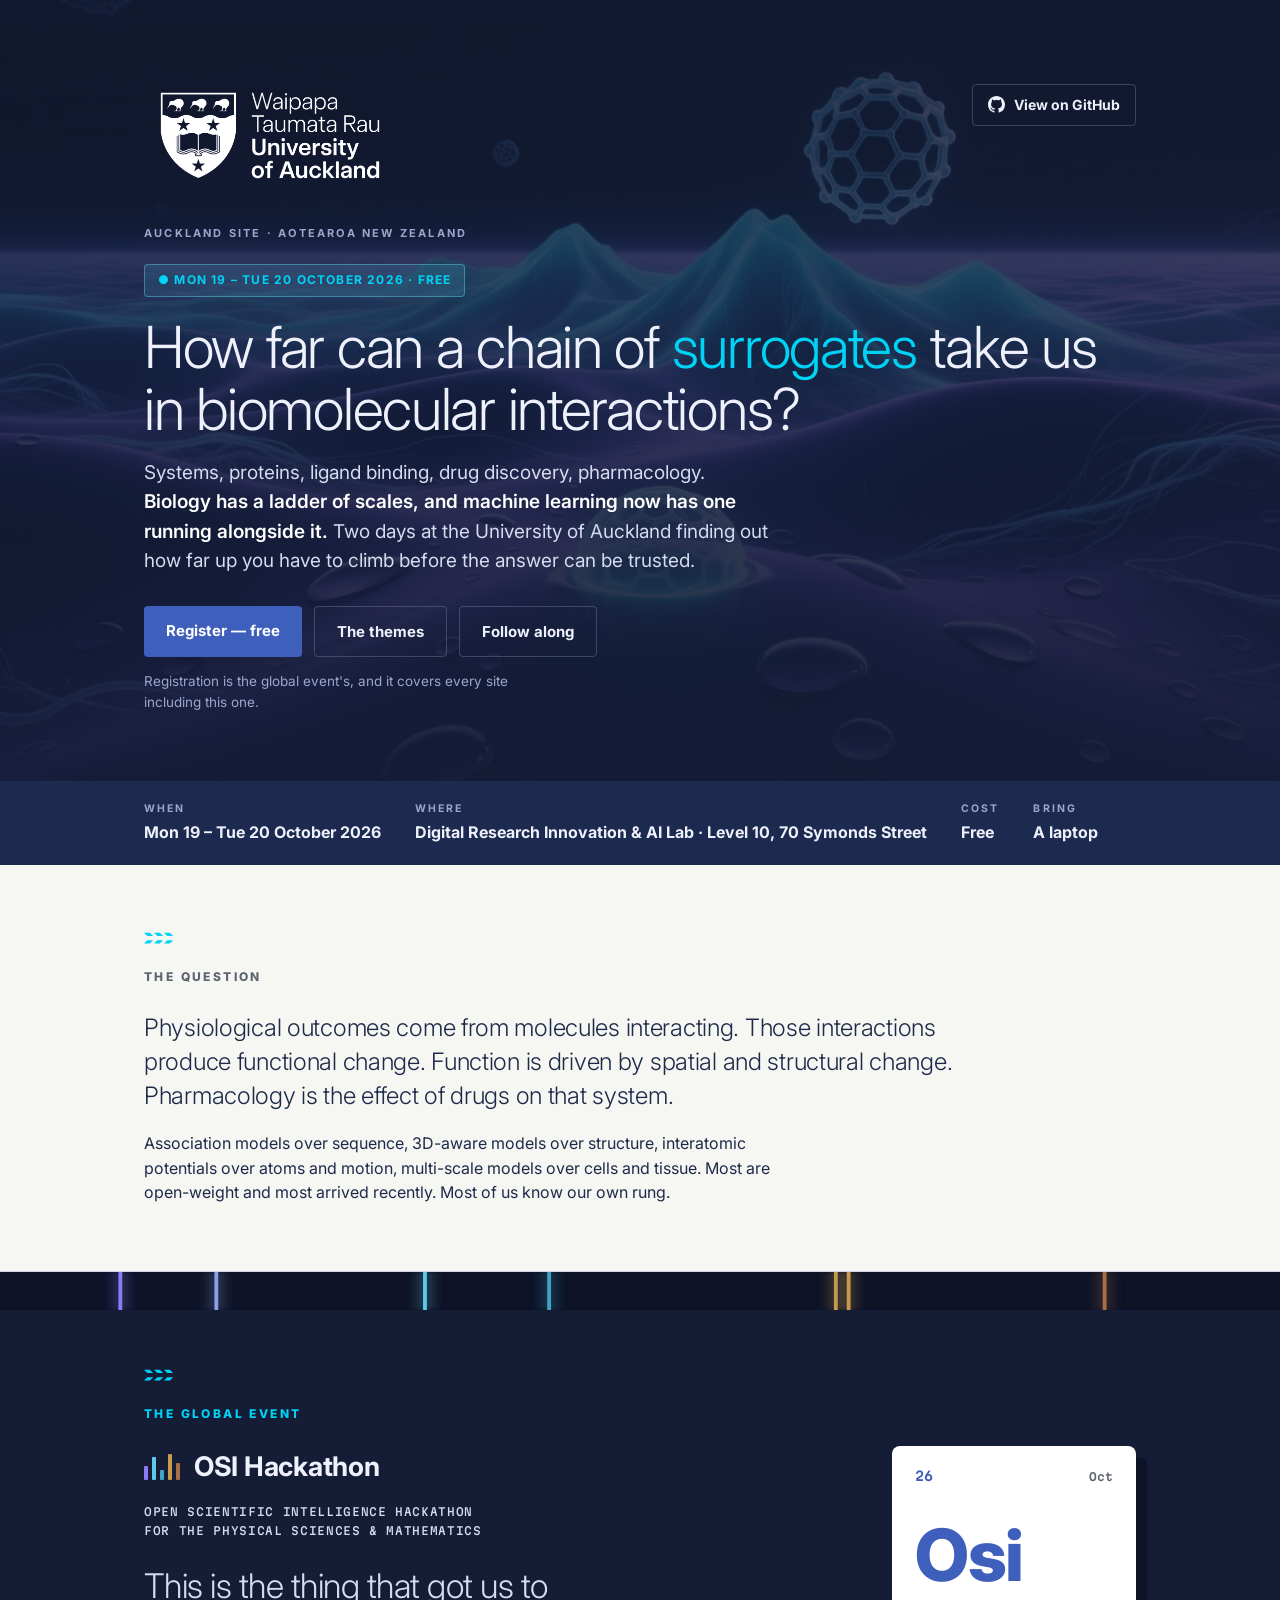
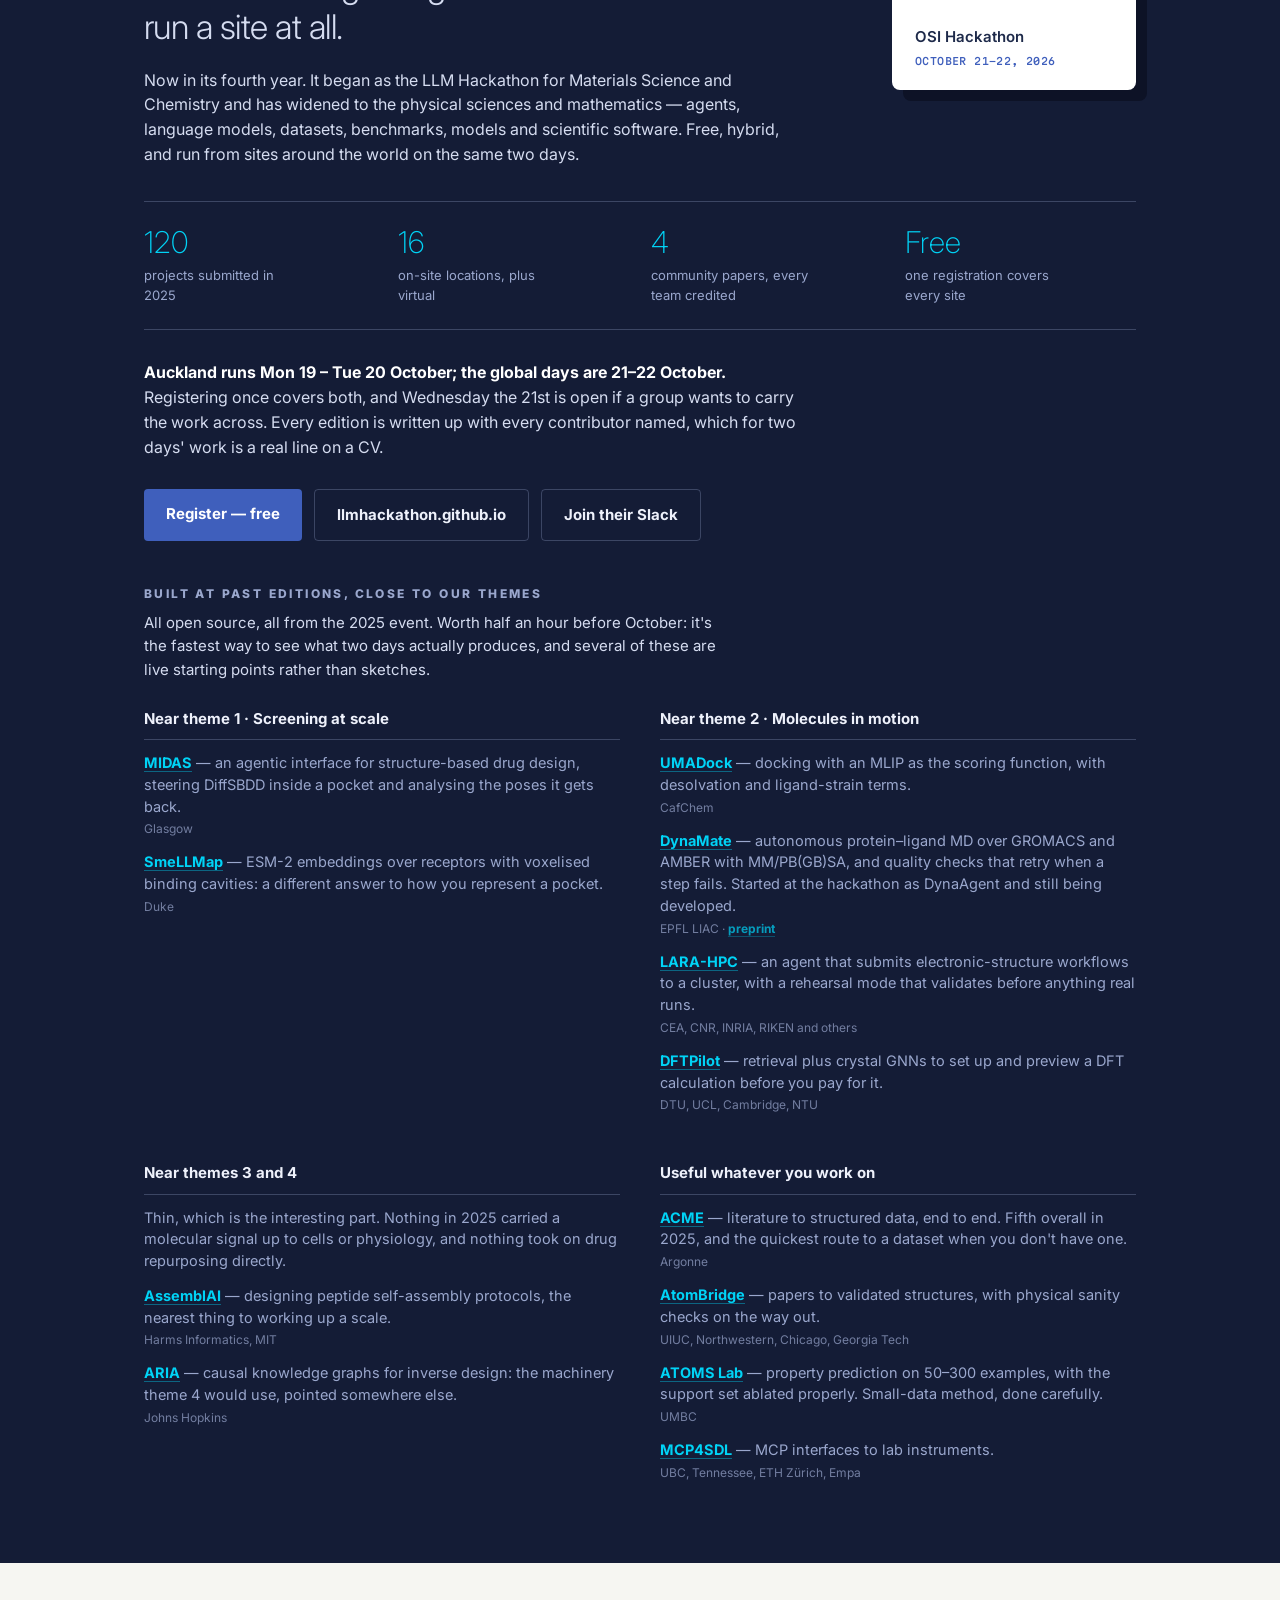
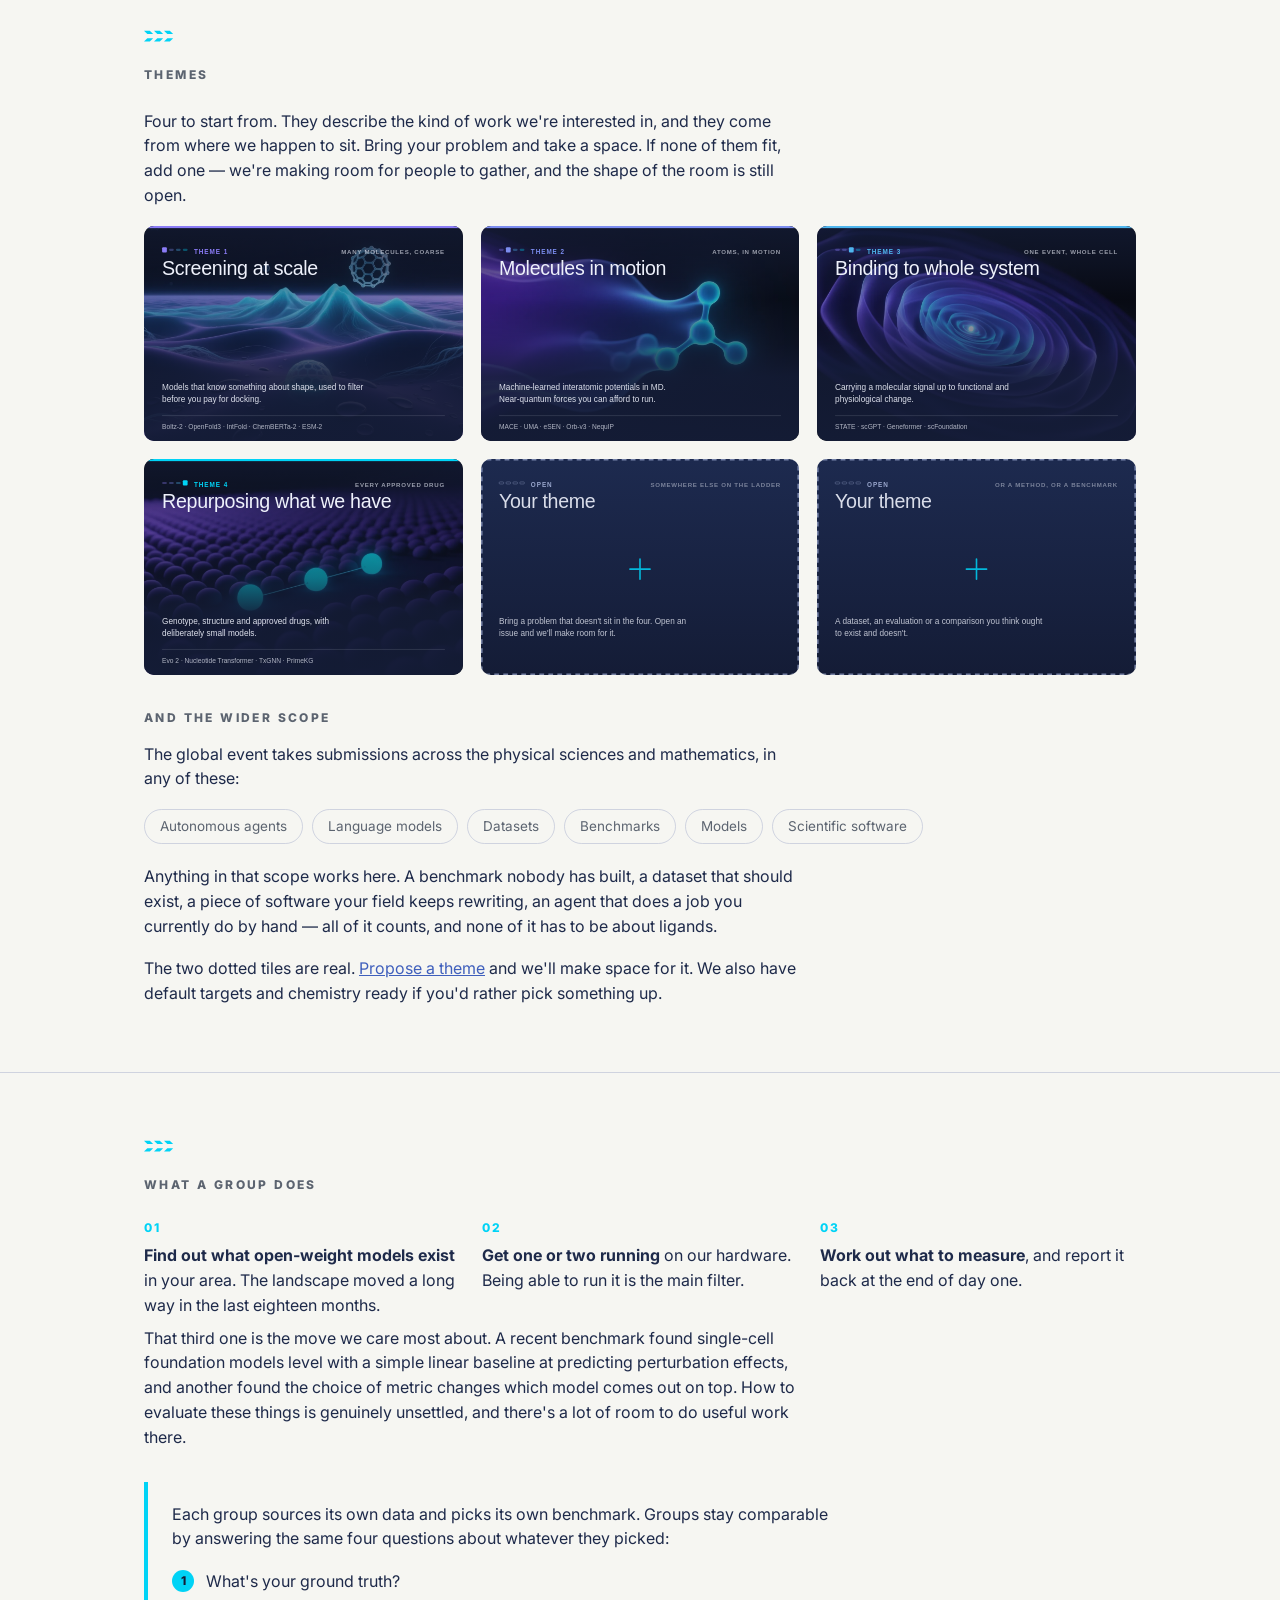
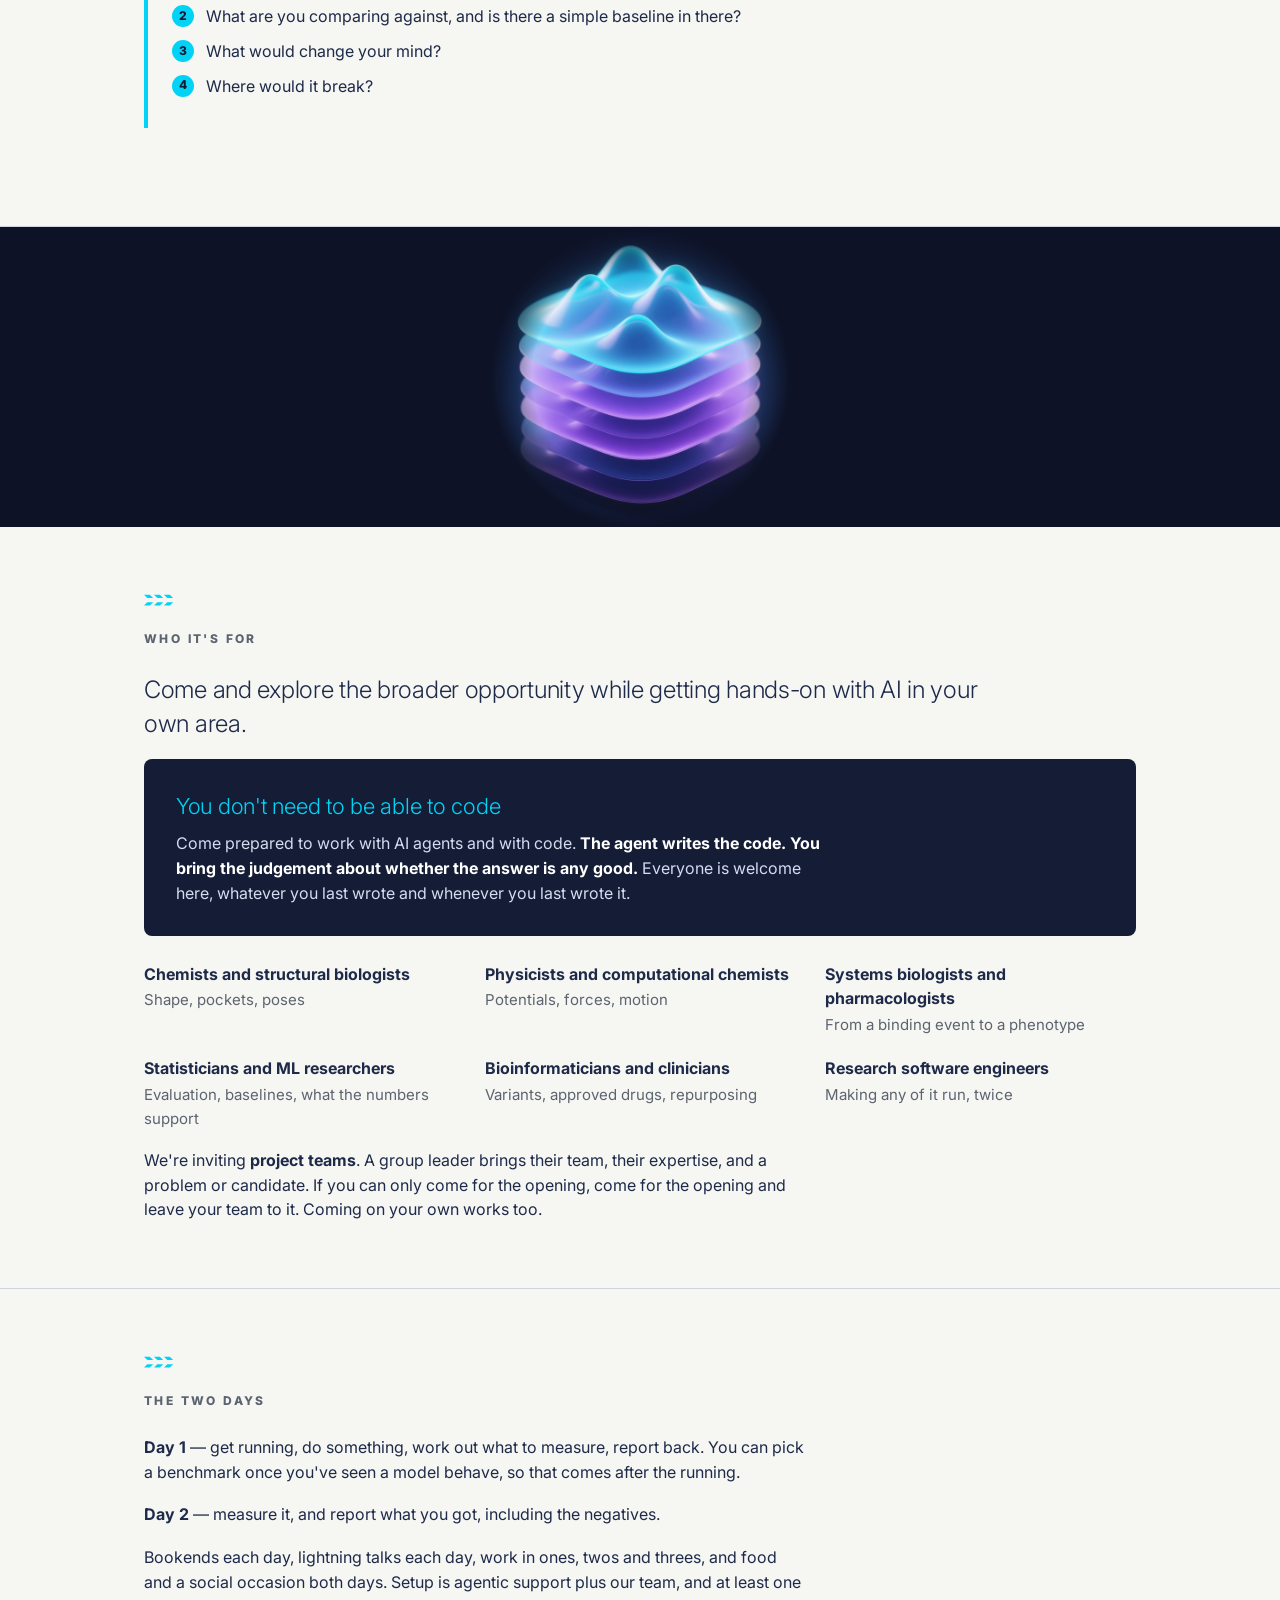
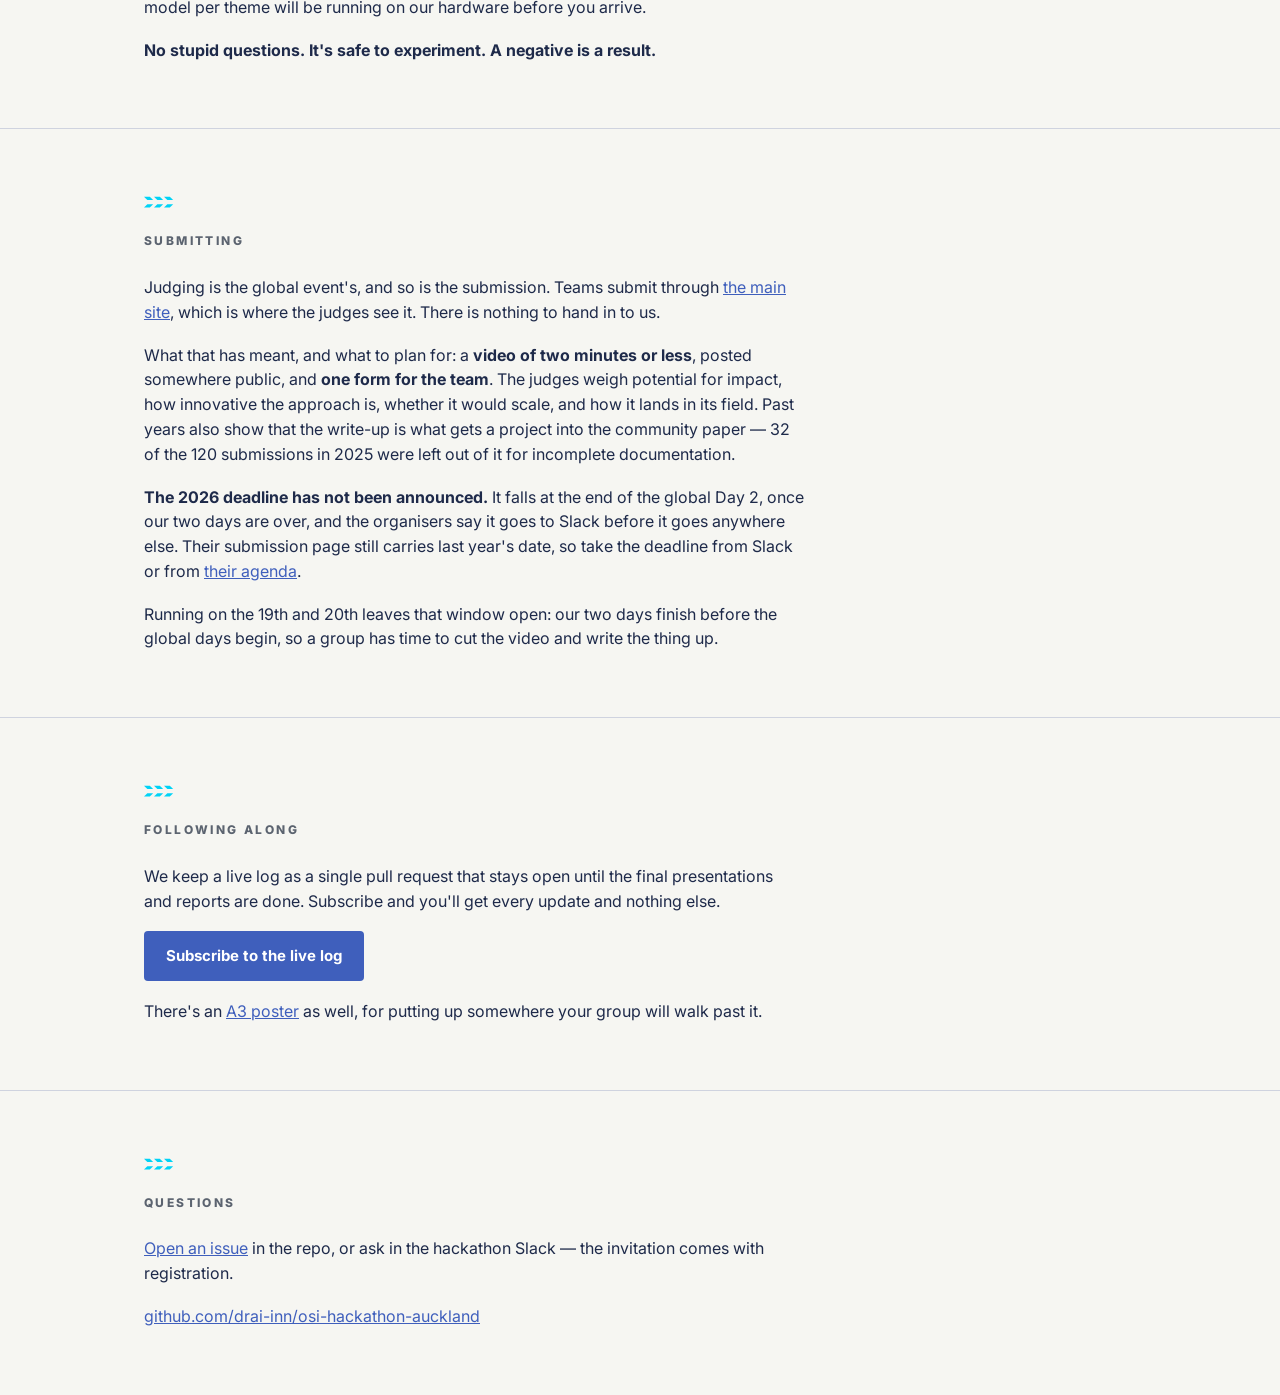
==== index.html @ f0f36aab "Publish site" ====
<!DOCTYPE html>
<html lang="en">
<head>
<meta charset="utf-8">
<meta name="viewport" content="width=device-width, initial-scale=1">
<title>OSI Hackathon — Auckland Hub</title>
<meta name="description" content="Can AI tell two near-identical drug targets apart? The Auckland hub of the global Open Scientific Intelligence Hackathon, 19–20 October 2026.">
<!-- The crest alone, which is one of the three places the brand rules allow it
     to leave the wordmark. The SVG carries its own light/dark switch; the PNGs
     are flat tiles for browsers that will not take an SVG icon. -->
<link rel="icon" href="favicon.svg" type="image/svg+xml">
<link rel="icon" href="favicon-32.png" sizes="32x32" type="image/png">
<link rel="icon" href="favicon-16.png" sizes="16x16" type="image/png">
<link rel="apple-touch-icon" href="apple-touch-icon.png">
<meta name="theme-color" content="#141C36">
<link rel="preconnect" href="https://fonts.googleapis.com">
<link href="https://fonts.googleapis.com/css2?family=Inter:wght@200;300;400;600;700;800&family=Martian+Mono:wght@500;600&display=swap" rel="stylesheet">
<style>
/* Palette and type inherited from llmhackathon.github.io — see assets/README.md */
:root{
  --panel-bg:#141C36;
  --void:#141C36; --void-deep:#0D1226; --void-panel:#1D2A4F;
  --bg-top:#F6F6F2; --bg-bot:#DFE3EE;
  --ink:#1E2A4A; --ink-deep:#142042; --ink-soft:#5C6470;
  --on-void:#EEF1FB; --on-void-soft:#9AA7CD; --line-on-void:rgba(154,167,205,.30);
  --line:rgba(186,193,214,.65);
  --action:#3F5FBC; --action-hover:#314C98; --on-action:#fff; --gold:#C79A4D;
  --uoa-navy:#0C0C48; --south:#00D3F6; --south-soft:#5EC9E8;
  --font:Inter,"Helvetica Neue",Arial,sans-serif;
  /* The OSI Hackathon's own spectral palette and second typeface, used only
     for their marks in the global-event panel. Values from their stylesheet. */
  --sp-violet:#8B7CF6; --sp-blue:#8AA0E6; --sp-cyan:#5EC9E8; --sp-green:#3FA3C4;
  --sp-amber:#C79A4D; --sp-red:#A66F44;
  --font-mono:"Martian Mono","SFMono-Regular",Menlo,monospace;
}
/* The dark surfaces stay dark in both modes; what flips is the page ground and
   the ink on it. Every surface on this page that carries the University lockup
   is dark either way, so the reversed file is used directly and never has to
   swap. A surface that does follow the reader's theme — a README, the one-pager
   — switches files instead; see assets/README.md#light-and-dark. */
@media (prefers-color-scheme: dark){
  :root{
    --bg-top:#0E1630; --bg-bot:#0A1024;
    --ink:#E3E9F8; --ink-deep:#F3F6FF; --ink-soft:#97A4C8;
    --line:rgba(154,167,205,.22);
    /* The accent goes light in dark mode, so the text on it has to go dark. */
    --action:#5EC9E8; --action-hover:#93DDF2; --on-action:#0D1226;
    /* The page ground goes dark, so the global panel has to come up to stay a
       panel rather than merging with it. */
    --panel-bg:#1A2444;
  }
}
*{box-sizing:border-box;margin:0;padding:0}
html{scroll-behavior:smooth}
body{font-family:var(--font);color:var(--ink);background:var(--bg-top);line-height:1.55;
  -webkit-font-smoothing:antialiased}
/* One container width everywhere, so every left edge on the page lines up. */
.wrap{max-width:1040px;margin:0 auto;padding:0 24px}
a{color:var(--action)}

/* hero */
header{background:var(--void);color:var(--on-void);padding:76px 0 68px;position:relative;overflow:hidden}
/* terrain.webp sits behind the hero. Collateral, not a depiction of anything. */
header::before{content:'';position:absolute;inset:0;background:url(assets/terrain.webp) center/cover;
  opacity:.5}
header::after{content:'';position:absolute;inset:0;background:linear-gradient(180deg,
  rgba(20,28,54,.72) 0%, rgba(20,28,54,.55) 40%, rgba(20,28,54,.9) 100%)}
header .wrap{position:relative;z-index:1}
.eyebrow{display:flex;align-items:center;gap:12px;flex-wrap:wrap;
  font-size:11px;letter-spacing:.2em;text-transform:uppercase;font-weight:700;
  color:var(--on-void-soft);margin-bottom:22px}
.badge{display:inline-flex;align-items:center;gap:8px;background:rgba(94,201,232,.14);
  border:1px solid rgba(94,201,232,.45);color:var(--south);padding:6px 13px;border-radius:4px;
  font-size:12px;font-weight:700;letter-spacing:.1em;text-transform:uppercase;margin-bottom:20px}
h1{font-size:clamp(33px,6.2vw,58px);font-weight:300;letter-spacing:-.022em;line-height:1.06;
  margin-bottom:18px;position:relative}
h1 em{font-style:normal;color:var(--south)}
.lede{font-size:clamp(16px,2.1vw,19px);max-width:52ch;color:#D5DCF0;position:relative}
.lede b{color:#fff;font-weight:600}
.cta{display:flex;gap:12px;flex-wrap:wrap;margin-top:30px;position:relative}
.btn{display:inline-block;padding:13px 22px;border-radius:4px;font-weight:700;
  text-decoration:none;font-size:15px}
.btn-primary{background:var(--action);color:var(--on-action)}
.btn-primary:hover{background:var(--action-hover);color:var(--on-action)}
.btn-ghost{border:1px solid var(--line-on-void);color:var(--on-void)}
.btn-ghost:hover{border-color:var(--south);color:var(--south)}

/* facts strip */
.facts{background:var(--void-panel);color:var(--on-void);padding:20px 0}
.facts .wrap{display:flex;gap:34px;flex-wrap:wrap}
.fact .k{font-size:10.5px;letter-spacing:.2em;text-transform:uppercase;color:var(--on-void-soft);
  font-weight:700;margin-bottom:3px}
.fact .v{font-size:16px;font-weight:700}

section{padding:66px 0;border-bottom:1px solid var(--line)}
section:last-of-type{border-bottom:none}
h2{font-size:12px;letter-spacing:.2em;text-transform:uppercase;font-weight:800;
  color:var(--ink-soft);margin-bottom:24px}
/* The Waipapa Taumata Rau motif. Sits on its own line with clear air above and
   below it, nothing inline beside it, one per section. assets/uoa-motif.svg */
.uoa-motif{width:30px;display:block;margin:0 0 22px}

/* Waipapa Taumata Rau · University of Auckland. Top left of the page, with the
   key message left-aligned under it, per the UoA placement guidance. The crest
   is never separated from the wordmark and the mark is never recoloured, so a
   change of surface means a change of file: navy on light, reversed on dark.
   The supplied files carry their own clear space, so nothing sits inside it. */
.uoa-logo{display:block;width:252px;height:auto;margin:0}
/* Logo left, repo right, on one line above the message. */
.topbar{display:flex;align-items:flex-start;justify-content:space-between;gap:18px;
  flex-wrap:wrap;margin-bottom:30px}
.repo-cta{display:inline-flex;align-items:center;gap:9px;flex-shrink:0;margin-top:8px;
  border:1px solid var(--line-on-void);border-radius:4px;padding:9px 15px;
  color:var(--on-void);text-decoration:none;font-size:14px;font-weight:700}
.repo-cta:hover{border-color:var(--south);color:var(--south)}
.repo-cta svg{width:17px;height:17px;fill:currentColor;flex-shrink:0}
@media(max-width:600px){
  .uoa-logo{width:198px}
  .topbar{margin-bottom:24px}
  .repo-cta{font-size:13px;padding:8px 13px}
}
h3{font-size:23px;font-weight:300;letter-spacing:-.012em;margin-bottom:8px}
p{max-width:66ch;margin:0 0 18px}
p:last-child{margin-bottom:0}
.big{font-size:24px;font-weight:300;letter-spacing:-.012em;max-width:56ch;line-height:1.42}
.q{border-left:4px solid var(--south);padding:20px 0 20px 24px;margin:32px 0}

.who{display:grid;grid-template-columns:repeat(auto-fit,minmax(min(250px,100%),1fr));gap:20px 30px}
.who .r .d{font-weight:700;margin-bottom:2px}
.who .r .t{color:var(--ink-soft);font-size:15px}

.newcomer{background:var(--void);color:var(--on-void);border-radius:8px;padding:30px 32px;margin:14px 0 26px}
.newcomer h3{color:var(--south);font-size:22px}
.newcomer p{color:#D5DCF0;margin-bottom:0}
.newcomer b{color:#fff}

  text-decoration:none;color:inherit;display:block}
.card:hover{border-color:var(--action)}
.card .n{font-size:10.5px;letter-spacing:.18em;text-transform:uppercase;color:var(--action);
  font-weight:800;margin-bottom:7px}
.card .h{font-weight:700;margin-bottom:5px}
.card .b{font-size:14.5px;color:var(--ink-soft)}

details{border-bottom:1px solid var(--line);padding:14px 0}
summary{cursor:pointer;font-weight:700;list-style:none}
summary::-webkit-details-marker{display:none}
summary::before{content:"+ ";color:var(--action);font-weight:800}
details[open] summary::before{content:"– "}
details p{margin:10px 0 0;color:var(--ink-soft)}

@media(max-width:600px){ header{padding:44px 0 40px} section{padding:46px 0}
  .wrap{padding:0 18px} }
.cta-note{margin-top:14px;font-size:13.5px;color:var(--on-void-soft);max-width:44ch;position:relative}
/* The global event. A dark full-bleed panel between the question and the
   themes: it is the thing that brought this site into being, so it reads
   before our own framing rather than after it. */
.global{background:var(--panel-bg);color:var(--on-void);border:none;padding:0 0 68px}
.global .wrap{padding-top:58px}
.global h2{color:var(--south);margin-bottom:22px}
.global p{color:#D5DCF0}
.global b{color:#fff}
.global a{color:var(--south)}
/* .global a is more specific than .btn-*, so the buttons in that panel need
   their own colours back or they come out cyan-on-blue. */
.global .btn-primary{color:var(--on-action)}
.global .btn-ghost{color:var(--on-void)}
.global .btn-ghost:hover{color:var(--south)}

/* ─── The OSI Hackathon's own marks ────────────────────────────────────────
   Everything from here to the end of this block belongs to the global event,
   not to us. The emission lines, the five lockup bars and the edition tile are
   reproduced from llmhackathon.github.io at their own proportions and colours.
   This is the one place on the page where a palette other than ours is used,
   and it is deliberate: the panel should look like them, not like us wearing
   their name. Check it still matches their site before a release —
   see assets/README.md#the-osi-hackathons-marks */

/* The emission spectrum that runs across the top of their pages. The line
   positions are real: the hydrogen Balmer series, magnesium, and the sodium D
   doublet. It replaces the plain cyan rule that used to open this panel. */
.osi-spectrum{display:block;width:100%;height:38px;background:var(--void-deep)}
.osi-spectrum line{stroke-width:3;filter:drop-shadow(0 0 6px currentColor)}
.osi-spectrum .sp-violet{stroke:var(--sp-violet);color:var(--sp-violet)}
.osi-spectrum .sp-blue{stroke:var(--sp-blue);color:var(--sp-blue)}
.osi-spectrum .sp-cyan{stroke:var(--sp-cyan);color:var(--sp-cyan)}
.osi-spectrum .sp-green{stroke:var(--sp-green);color:var(--sp-green)}
.osi-spectrum .sp-amber{stroke:var(--sp-amber);color:var(--sp-amber)}
.osi-spectrum .sp-red{stroke:var(--sp-red);color:var(--sp-red)}

/* The lockup: five spectral bars and the wordmark, as it sits in their
   masthead. Bar heights keep their 10:16:7:18:12 ratio. */
.osi-lockup{display:inline-flex;align-items:center;gap:14px;text-decoration:none;
  margin-bottom:14px}
.global .osi-lockup{color:var(--on-void)}
.global .osi-lockup:hover{color:#fff}
.osi-bars{display:inline-flex;align-items:flex-end;gap:4px;height:26px;flex-shrink:0}
.osi-bars i{display:block;width:4px;border-radius:1px}
.osi-bars i:nth-child(1){height:14px;background:var(--sp-violet)}
.osi-bars i:nth-child(2){height:23px;background:var(--sp-cyan)}
.osi-bars i:nth-child(3){height:10px;background:var(--sp-green)}
.osi-bars i:nth-child(4){height:26px;background:var(--sp-amber)}
.osi-bars i:nth-child(5){height:17px;background:var(--sp-red)}
.osi-word{font-size:27px;font-weight:700;letter-spacing:-.01em}
.osi-full{font-family:var(--font-mono);font-size:11px;font-weight:500;letter-spacing:.06em;
  text-transform:uppercase;line-height:1.75;color:var(--on-void-soft);max-width:48ch;
  margin-bottom:26px}

/* Their edition tile. The tile is paper in both colour schemes, so its text is
   set in fixed values rather than the variables, which flip. */
.g-top{display:flex;align-items:flex-start;justify-content:space-between;
  gap:40px;flex-wrap:wrap;margin-bottom:34px}
.g-lead{flex:1 1 400px;min-width:0}
.osi-tile{display:flex;flex-direction:column;flex-shrink:0;width:244px;aspect-ratio:1;
  background:#fff;border-radius:8px;padding:20px 23px;text-decoration:none;
  box-shadow:11px 11px 0 var(--void-deep)}
.osi-tile:hover{box-shadow:11px 11px 0 var(--south)}
.global .osi-tile{color:#1E2A4A}
.osi-tile .t-num{display:flex;justify-content:space-between;align-items:baseline;
  font-family:var(--font-mono);font-size:13px;font-weight:600;color:#3F5FBC}
.osi-tile .t-mass{color:#5C6470;font-size:11px}
.osi-tile .t-sym{font-size:72px;font-weight:800;letter-spacing:-.02em;line-height:1;
  color:#3F5FBC;margin:auto 0}
.osi-tile .t-name{font-size:15px;font-weight:600}
.osi-tile .t-det{font-family:var(--font-mono);font-size:10px;font-weight:500;
  letter-spacing:.04em;text-transform:uppercase;color:#3F5FBC;margin-top:6px}
@media(max-width:600px){
  .osi-spectrum{height:28px}
  .global .wrap{padding-top:44px}
  .osi-word{font-size:23px}
  .osi-tile{width:210px}
}
.g-title{font-size:clamp(25px,3.4vw,34px);font-weight:300;letter-spacing:-.015em;
  line-height:1.2;max-width:22ch;margin-bottom:20px;color:var(--on-void)}
.g-stats{display:grid;grid-template-columns:repeat(auto-fit,minmax(min(150px,100%),1fr));gap:22px;
  margin:30px 0;padding:24px 0;border-top:1px solid var(--line-on-void);
  border-bottom:1px solid var(--line-on-void)}
.g-stats .n{display:block;font-size:30px;font-weight:200;color:var(--south);line-height:1.1}
.g-stats .l{display:block;font-size:13px;color:var(--on-void-soft);margin-top:6px;max-width:20ch}
.g-sub{font-size:12px;letter-spacing:.2em;text-transform:uppercase;font-weight:800;
  color:var(--on-void-soft);margin:44px 0 8px}
.g-note{font-size:15px;color:var(--on-void-soft);max-width:66ch;margin-bottom:26px}
.pgs{display:grid;grid-template-columns:repeat(auto-fit,minmax(min(380px,100%),1fr));
  gap:34px 40px}
.pg h4{font-size:15px;font-weight:700;color:var(--on-void);margin-bottom:12px;
  padding-bottom:9px;border-bottom:1px solid var(--line-on-void)}
.pg ul{list-style:none;margin:0}
.pg li{margin-bottom:13px;font-size:14.5px;line-height:1.5;color:var(--on-void-soft)}
.pg li a{font-weight:700;text-decoration:none;border-bottom:1px solid rgba(0,211,246,.4)}
.pg li a:hover{border-bottom-color:var(--south)}
.pg .src{display:block;font-size:12px;opacity:.7;margin-top:3px}
.areas{display:flex;flex-wrap:wrap;gap:9px;margin:4px 0 20px}
.areas span{border:1px solid var(--line);border-radius:100px;padding:6px 15px;
  font-size:13.5px;color:var(--ink-soft)}
/* theme cards — wraps to one column on a phone */
.cards{display:grid;grid-template-columns:repeat(auto-fit,minmax(min(280px,100%),1fr));gap:18px;margin:6px 0 24px}
.cards img{width:100%;height:auto;display:block;border-radius:10px}
.cards a{display:block;border-radius:10px}
.cards a:hover img{outline:2px solid var(--action);outline-offset:2px;border-radius:10px}
/* A square image cropped into a letterbox strip loses the whole subject, so the
   band is sized to the art and the art is contained inside it. screen blending
   drops the image's own near-black ground into the band's. */
.band{background:var(--void-deep);display:flex;justify-content:center}
.band img{height:300px;width:auto;max-width:100%;object-fit:contain;display:block;
  mix-blend-mode:screen;
  -webkit-mask-image:radial-gradient(closest-side,#000 72%,transparent 100%);
  mask-image:radial-gradient(closest-side,#000 72%,transparent 100%)}
@media(max-width:600px){ .band img{height:210px} }
.steps{display:grid;grid-template-columns:repeat(auto-fit,minmax(min(220px,100%),1fr));gap:22px;margin:4px 0 8px}
.steps .n{color:var(--south);font-weight:800;font-size:12px;letter-spacing:.18em;margin-bottom:6px}
.steps p{margin:0}
.qs{counter-reset:q;list-style:none;margin:6px 0 0}
.qs li{counter-increment:q;position:relative;padding-left:34px;margin-bottom:10px;max-width:62ch}
.qs li::before{content:counter(q);position:absolute;left:0;top:1px;width:22px;height:22px;
  border-radius:50%;background:var(--south);color:var(--void);font-size:12px;font-weight:800;
  display:flex;align-items:center;justify-content:center}
</style>
</head>
<body>

<header>
  <div class="wrap">
    <div class="topbar">
      <img class="uoa-logo" src="assets/uoa-logo-white.png"
        alt="Waipapa Taumata Rau, University of Auckland">
      <a class="repo-cta" href="https://github.com/drai-inn/osi-hackathon-auckland" target="_blank" rel="noopener">
        <svg viewBox="0 0 16 16" aria-hidden="true"><path d="M8 0c4.42 0 8 3.58 8 8a8.013 8.013 0 0 1-5.45 7.59c-.4.08-.55-.17-.55-.38 0-.27.01-1.13.01-2.2 0-.75-.25-1.23-.54-1.48 1.78-.2 3.65-.88 3.65-3.95 0-.88-.31-1.59-.82-2.15.08-.2.36-1.02-.08-2.12 0 0-.67-.22-2.2.82-.64-.18-1.32-.27-2-.27-.68 0-1.36.09-2 .27-1.53-1.03-2.2-.82-2.2-.82-.44 1.1-.16 1.92-.08 2.12-.51.56-.82 1.28-.82 2.15 0 3.06 1.86 3.75 3.64 3.95-.23.2-.44.55-.51 1.07-.46.21-1.61.55-2.33-.66-.15-.24-.6-.83-1.23-.82-.67.01-.27.38.01.53.34.19.73.9.82 1.13.16.45.68 1.31 2.69.94 0 .67.01 1.3.01 1.49 0 .21-.15.45-.55.38A7.995 7.995 0 0 1 0 8c0-4.42 3.58-8 8-8Z"/></svg>
        <span>View on GitHub</span>
      </a>
    </div>
    <div class="eyebrow">
      <span>Auckland site · Aotearoa New Zealand</span>
    </div>
    <div class="badge">● Mon 19 – Tue 20 October 2026 · Free</div>
    <h1>How far can a chain of <em>surrogates</em> take us in biomolecular interactions?</h1>
    <p class="lede">Systems, proteins, ligand binding, drug discovery, pharmacology. <b>Biology has a
      ladder of scales, and machine learning now has one running alongside it.</b> Two days at the
      University of Auckland finding out how far up you have to climb before the answer can be
      trusted.</p>
    <div class="cta">
      <a class="btn btn-primary" href="https://luma.com/ku88xh92" target="_blank" rel="noopener">Register — free</a>
      <a class="btn btn-ghost" href="#themes">The themes</a>
      <a class="btn btn-ghost" href="#following-along">Follow along</a>
    </div>
    <p class="cta-note">Registration is the global event's, and it covers every site including
      this one.</p>
  </div>
</header>

<div class="facts"><div class="wrap">
  <div class="fact"><div class="k">When</div><div class="v">Mon 19 – Tue 20 October 2026</div></div>
  <div class="fact"><div class="k">Where</div><div class="v">Digital Research Innovation &amp; AI Lab · Level 10, 70 Symonds Street</div></div>
  <div class="fact"><div class="k">Cost</div><div class="v">Free</div></div>
  <div class="fact"><div class="k">Bring</div><div class="v">A laptop</div></div>
</div></div>

<section id="the-question"><div class="wrap">
  <svg class="uoa-motif" viewBox="0 0 36 18" aria-hidden="true"><g fill="#00D3F6"><path d="M0 2h7l4 4H4z"/><path d="M12 2h7l4 4h-7z"/><path d="M24 2h7l4 4h-7z"/><path d="M4 11h7l-4 4H0z"/><path d="M16 11h7l-4 4h-7z"/><path d="M28 11h7l-4 4h-7z"/></g></svg>
  <h2>The question</h2>
  <p class="big">Physiological outcomes come from molecules interacting. Those interactions produce
    functional change. Function is driven by spatial and structural change. Pharmacology is the
    effect of drugs on that system.</p>
  <p>Association models over sequence, 3D-aware models over structure, interatomic potentials over
    atoms and motion, multi-scale models over cells and tissue. Most are open-weight and most
    arrived recently. Most of us know our own rung.</p>
</div></section>

<section id="the-global-event" class="global">
  <!-- The OSI Hackathon's emission spectrum, reproduced from their site: the
       Balmer series, magnesium, and the sodium D doublet, at their wavelengths. -->
  <svg class="osi-spectrum" viewBox="0 0 1000 100" preserveAspectRatio="none" aria-hidden="true" focusable="false">
    <line class="sp-violet" data-sp="H-delta" x1="94" y1="0" x2="94" y2="100"/>
    <line class="sp-blue" data-sp="H-gamma" x1="169" y1="0" x2="169" y2="100"/>
    <line class="sp-cyan" data-sp="H-beta" x1="332" y1="0" x2="332" y2="100"/>
    <line class="sp-green" data-sp="Mg" x1="429" y1="0" x2="429" y2="100"/>
    <line class="sp-amber" data-sp="Na-D2" x1="653" y1="0" x2="653" y2="100"/>
    <line class="sp-amber" data-sp="Na-D1" x1="663" y1="0" x2="663" y2="100"/>
    <line class="sp-red" data-sp="H-alpha" x1="863" y1="0" x2="863" y2="100"/>
  </svg>
  <div class="wrap">
  <svg class="uoa-motif" viewBox="0 0 36 18" aria-hidden="true"><g fill="#00D3F6"><path d="M0 2h7l4 4H4z"/><path d="M12 2h7l4 4h-7z"/><path d="M24 2h7l4 4h-7z"/><path d="M4 11h7l-4 4H0z"/><path d="M16 11h7l-4 4h-7z"/><path d="M28 11h7l-4 4h-7z"/></g></svg>
  <h2>The global event</h2>
  <div class="g-top">
    <div class="g-lead">
      <a class="osi-lockup" href="https://llmhackathon.github.io/" target="_blank" rel="noopener">
        <span class="osi-bars" aria-hidden="true"><i></i><i></i><i></i><i></i><i></i></span>
        <span class="osi-word">OSI Hackathon</span>
      </a>
      <p class="osi-full">Open Scientific Intelligence Hackathon<br>for the Physical Sciences &amp; Mathematics</p>
      <p class="g-title">This is the thing that got us to run a site at all.</p>
      <p>Now in its fourth year. It began as the LLM Hackathon for Materials Science and
        Chemistry and has widened to the physical sciences and mathematics — agents, language
        models, datasets, benchmarks, models and scientific software. Free, hybrid, and run from
        sites around the world on the same two days.</p>
    </div>
    <a class="osi-tile" href="https://llmhackathon.github.io/" target="_blank" rel="noopener"
       aria-label="The 2026 edition of the OSI Hackathon, 21 and 22 October">
      <span class="t-num"><span>26</span><span class="t-mass">Oct</span></span>
      <span class="t-sym">Osi</span>
      <span class="t-name">OSI Hackathon</span>
      <span class="t-det">October 21&ndash;22, 2026</span>
    </a>
  </div>
  <div class="g-stats">
    <div><span class="n">120</span><span class="l">projects submitted in 2025</span></div>
    <div><span class="n">16</span><span class="l">on-site locations, plus virtual</span></div>
    <div><span class="n">4</span><span class="l">community papers, every team credited</span></div>
    <div><span class="n">Free</span><span class="l">one registration covers every site</span></div>
  </div>
  <p><b>Auckland runs Mon 19 – Tue 20 October; the global days are 21–22 October.</b> Registering
    once covers both, and Wednesday the 21st is open if a group wants to carry the work across.
    Every edition is written up with every contributor named, which for two days' work is a real
    line on a CV.</p>
  <div class="cta">
    <a class="btn btn-primary" href="https://luma.com/ku88xh92" target="_blank" rel="noopener">Register — free</a>
    <a class="btn btn-ghost" href="https://llmhackathon.github.io/" target="_blank" rel="noopener">llmhackathon.github.io</a>
    <a class="btn btn-ghost" href="https://join.slack.com/t/llmsformateri-0lw8517/shared_invite/zt-3df7bc0z5-I6odHw8eHaBbtHqsGxqz0Q" target="_blank" rel="noopener">Join their Slack</a>
  </div>

  <h3 class="g-sub">Built at past editions, close to our themes</h3>
  <p class="g-note">All open source, all from the 2025 event. Worth half an hour before October:
    it's the fastest way to see what two days actually produces, and several of these are live
    starting points rather than sketches.</p>
  <div class="pgs">
    <div class="pg">
      <h4>Near theme 1 · Screening at scale</h4>
      <ul>
        <li><a href="https://github.com/pagel-s/MIDAS" target="_blank" rel="noopener">MIDAS</a> — an agentic interface for
          structure-based drug design, steering DiffSBDD inside a pocket and analysing the poses it
          gets back.<span class="src">Glasgow</span></li>
        <li><a href="https://github.com/Justice-Lu/spatialESM_OdorClassification" target="_blank" rel="noopener">SmeLLMap</a> —
          ESM-2 embeddings over receptors with voxelised binding cavities: a different answer to how
          you represent a pocket.<span class="src">Duke</span></li>
      </ul>
    </div>
    <div class="pg">
      <h4>Near theme 2 · Molecules in motion</h4>
      <ul>
        <li><a href="https://github.com/MauricioCafiero/UMADock" target="_blank" rel="noopener">UMADock</a> — docking with an
          MLIP as the scoring function, with desolvation and ligand-strain terms.<span class="src">CafChem</span></li>
        <li><a href="https://github.com/schwallergroup/DynaMate" target="_blank" rel="noopener">DynaMate</a> — autonomous
          protein–ligand MD over GROMACS and AMBER with MM/PB(GB)SA, and quality checks that retry
          when a step fails. Started at the hackathon as DynaAgent and still being developed.<span class="src">EPFL LIAC · <a href="https://arxiv.org/abs/2512.10034" target="_blank" rel="noopener">preprint</a></span></li>
        <li><a href="https://github.com/BigDFT-group/llm-hackathon-2025" target="_blank" rel="noopener">LARA-HPC</a> — an agent
          that submits electronic-structure workflows to a cluster, with a rehearsal mode that
          validates before anything real runs.<span class="src">CEA, CNR, INRIA, RIKEN and others</span></li>
        <li><a href="https://github.com/chiku-parida/DFTPilot" target="_blank" rel="noopener">DFTPilot</a> — retrieval plus
          crystal GNNs to set up and preview a DFT calculation before you pay for it.<span class="src">DTU, UCL, Cambridge, NTU</span></li>
      </ul>
    </div>
    <div class="pg">
      <h4>Near themes 3 and 4</h4>
      <ul>
        <li>Thin, which is the interesting part. Nothing in 2025 carried a molecular signal up to
          cells or physiology, and nothing took on drug repurposing directly.</li>
        <li><a href="https://github.com/ndharms/peptide-agent" target="_blank" rel="noopener">AssemblAI</a> — designing peptide
          self-assembly protocols, the nearest thing to working up a scale.<span class="src">Harms Informatics, MIT</span></li>
        <li><a href="https://github.com/yicao-elina/LLM4Chem-Explainable-synthesis" target="_blank" rel="noopener">ARIA</a> —
          causal knowledge graphs for inverse design: the machinery theme 4 would use, pointed
          somewhere else.<span class="src">Johns Hopkins</span></li>
      </ul>
    </div>
    <div class="pg">
      <h4>Useful whatever you work on</h4>
      <ul>
        <li><a href="https://github.com/HassanHarb92/ACME" target="_blank" rel="noopener">ACME</a> — literature to structured
          data, end to end. Fifth overall in 2025, and the quickest route to a dataset when you
          don't have one.<span class="src">Argonne</span></li>
        <li><a href="https://github.com/dpalmer-anl/AtomBridge" target="_blank" rel="noopener">AtomBridge</a> — papers to
          validated structures, with physical sanity checks on the way out.<span class="src">UIUC, Northwestern, Chicago, Georgia Tech</span></li>
        <li><a href="https://github.com/ahaibel/mp-property-analogies" target="_blank" rel="noopener">ATOMS Lab</a> — property
          prediction on 50–300 examples, with the support set ablated properly. Small-data method,
          done carefully.<span class="src">UMBC</span></li>
        <li><a href="https://github.com/ivoryzh/MCP4SDL" target="_blank" rel="noopener">MCP4SDL</a> — MCP interfaces to lab
          instruments.<span class="src">UBC, Tennessee, ETH Zürich, Empa</span></li>
      </ul>
    </div>
  </div>
</div></section>

<section id="themes"><div class="wrap">
  <svg class="uoa-motif" viewBox="0 0 36 18" aria-hidden="true"><g fill="#00D3F6"><path d="M0 2h7l4 4H4z"/><path d="M12 2h7l4 4h-7z"/><path d="M24 2h7l4 4h-7z"/><path d="M4 11h7l-4 4H0z"/><path d="M16 11h7l-4 4h-7z"/><path d="M28 11h7l-4 4h-7z"/></g></svg>
  <h2>Themes</h2>
  <p>Four to start from. They describe the kind of work we're interested in, and they come from
    where we happen to sit. Bring your problem and take a space. If none of them fit, add one —
    we're making room for people to gather, and the shape of the room is still open.</p>
  <div class="cards">
    <img src="assets/theme-1.svg" alt="Theme 1, screening at scale: models that know something about shape, used to filter before you pay for docking. Boltz-2, OpenFold3, Chai-1r, IntFold">
    <img src="assets/theme-2.svg" alt="Theme 2, molecules in motion: machine-learned interatomic potentials in MD. MACE, UMA, eSEN, Orb-v3, NequIP">
    <img src="assets/theme-3.svg" alt="Theme 3, binding to whole system: carrying a molecular signal up to functional and physiological change. STATE, scGPT, Geneformer, scFoundation">
    <img src="assets/theme-4.svg" alt="Theme 4, repurposing what we have: genotype, structure and approved drugs with deliberately small models. TxGNN, PrimeKG, lightweight KG embeddings">
    <a href="https://github.com/drai-inn/osi-hackathon-auckland/issues/new?title=Theme%3A%20&amp;body=Four%20themes%20are%20up%20on%20the%20site.%20This%20one%20is%20somewhere%20else.%0A%0A%2A%2AThe%20problem%2C%20and%20roughly%20what%20scale%20it%20sits%20at%2A%2A%0A%0A%0A%2A%2AModels%20or%20methods%20you%27d%20want%20to%20try%2A%2A%0A%0A%0A%2A%2AWho%27s%20coming%20with%20you%2A%2A%0A" target="_blank" rel="noopener"><img src="assets/theme-open-1.svg" alt="An open theme. Bring a problem that doesn't sit in the four, and open an issue."></a>
    <a href="https://github.com/drai-inn/osi-hackathon-auckland/issues/new?title=Theme%3A%20&amp;body=Four%20themes%20are%20up%20on%20the%20site.%20This%20one%20is%20somewhere%20else.%0A%0A%2A%2AThe%20problem%2C%20and%20roughly%20what%20scale%20it%20sits%20at%2A%2A%0A%0A%0A%2A%2AModels%20or%20methods%20you%27d%20want%20to%20try%2A%2A%0A%0A%0A%2A%2AWho%27s%20coming%20with%20you%2A%2A%0A" target="_blank" rel="noopener"><img src="assets/theme-open-2.svg" alt="An open theme. A dataset, an evaluation or a comparison you think ought to exist."></a>
  </div>
  <h3 class="g-sub" style="color:var(--ink-soft);margin:34px 0 14px">And the wider scope</h3>
  <p>The global event takes submissions across the physical sciences and mathematics, in any of
    these:</p>
  <div class="areas">
    <span>Autonomous agents</span><span>Language models</span><span>Datasets</span>
    <span>Benchmarks</span><span>Models</span><span>Scientific software</span>
  </div>
  <p>Anything in that scope works here. A benchmark nobody has built, a dataset that should exist,
    a piece of software your field keeps rewriting, an agent that does a job you currently do by
    hand — all of it counts, and none of it has to be about ligands.</p>
  <p>The two dotted tiles are real. <a href="https://github.com/drai-inn/osi-hackathon-auckland/issues/new?title=Theme%3A%20&amp;body=Four%20themes%20are%20up%20on%20the%20site.%20This%20one%20is%20somewhere%20else.%0A%0A%2A%2AThe%20problem%2C%20and%20roughly%20what%20scale%20it%20sits%20at%2A%2A%0A%0A%0A%2A%2AModels%20or%20methods%20you%27d%20want%20to%20try%2A%2A%0A%0A%0A%2A%2AWho%27s%20coming%20with%20you%2A%2A%0A" target="_blank" rel="noopener">Propose a theme</a> and we'll make
    space for it. We also have default targets and chemistry ready if you'd rather pick something
    up.</p>
</div></section>

<section id="what-a-group-does"><div class="wrap">
  <svg class="uoa-motif" viewBox="0 0 36 18" aria-hidden="true"><g fill="#00D3F6"><path d="M0 2h7l4 4H4z"/><path d="M12 2h7l4 4h-7z"/><path d="M24 2h7l4 4h-7z"/><path d="M4 11h7l-4 4H0z"/><path d="M16 11h7l-4 4h-7z"/><path d="M28 11h7l-4 4h-7z"/></g></svg>
  <h2>What a group does</h2>
  <div class="steps">
    <div><div class="n">01</div><p><b>Find out what open-weight models exist</b> in your area. The
      landscape moved a long way in the last eighteen months.</p></div>
    <div><div class="n">02</div><p><b>Get one or two running</b> on our hardware. Being able to run
      it is the main filter.</p></div>
    <div><div class="n">03</div><p><b>Work out what to measure</b>, and report it back at the end of
      day one.</p></div>
  </div>
  <p>That third one is the move we care most about. A recent benchmark found single-cell foundation
    models level with a simple linear baseline at predicting perturbation effects, and another found
    the choice of metric changes which model comes out on top. How to evaluate these things is
    genuinely unsettled, and there's a lot of room to do useful work there.</p>
  <div class="q">
    <p>Each group sources its own data and picks its own benchmark. Groups stay comparable by
      answering the same four questions about whatever they picked:</p>
    <ol class="qs">
      <li>What's your ground truth?</li>
      <li>What are you comparing against, and is there a simple baseline in there?</li>
      <li>What would change your mind?</li>
      <li>Where would it break?</li>
    </ol>
  </div>
</div></section>

<div class="band">
  <img src="assets/stacked-isosurfaces.webp" alt="">
</div>

<section id="who-its-for"><div class="wrap">
  <svg class="uoa-motif" viewBox="0 0 36 18" aria-hidden="true"><g fill="#00D3F6"><path d="M0 2h7l4 4H4z"/><path d="M12 2h7l4 4h-7z"/><path d="M24 2h7l4 4h-7z"/><path d="M4 11h7l-4 4H0z"/><path d="M16 11h7l-4 4h-7z"/><path d="M28 11h7l-4 4h-7z"/></g></svg>
  <h2>Who it's for</h2>
  <p class="big">Come and explore the broader opportunity while getting hands-on with AI in your own
    area.</p>
  <div class="newcomer">
    <h3>You don't need to be able to code</h3>
    <p>Come prepared to work with AI agents and with code. <b>The agent writes the code. You bring
      the judgement about whether the answer is any good.</b> Everyone is welcome here, whatever you
      last wrote and whenever you last wrote it.</p>
  </div>
  <div class="who">
    <div class="r"><div class="d">Chemists and structural biologists</div><div class="t">Shape, pockets, poses</div></div>
    <div class="r"><div class="d">Physicists and computational chemists</div><div class="t">Potentials, forces, motion</div></div>
    <div class="r"><div class="d">Systems biologists and pharmacologists</div><div class="t">From a binding event to a phenotype</div></div>
    <div class="r"><div class="d">Statisticians and ML researchers</div><div class="t">Evaluation, baselines, what the numbers support</div></div>
    <div class="r"><div class="d">Bioinformaticians and clinicians</div><div class="t">Variants, approved drugs, repurposing</div></div>
    <div class="r"><div class="d">Research software engineers</div><div class="t">Making any of it run, twice</div></div>
  </div>
  <p style="margin-top:18px">We're inviting <b>project teams</b>. A group leader brings their team,
    their expertise, and a problem or candidate. If you can only come for the opening, come for the
    opening and leave your team to it. Coming on your own works too.</p>
</div></section>

<section id="the-two-days"><div class="wrap">
  <svg class="uoa-motif" viewBox="0 0 36 18" aria-hidden="true"><g fill="#00D3F6"><path d="M0 2h7l4 4H4z"/><path d="M12 2h7l4 4h-7z"/><path d="M24 2h7l4 4h-7z"/><path d="M4 11h7l-4 4H0z"/><path d="M16 11h7l-4 4h-7z"/><path d="M28 11h7l-4 4h-7z"/></g></svg>
  <h2>The two days</h2>
  <p><b>Day 1</b> — get running, do something, work out what to measure, report back. You can pick a
    benchmark once you've seen a model behave, so that comes after the running.</p>
  <p><b>Day 2</b> — measure it, and report what you got, including the negatives.</p>
  <p>Bookends each day, lightning talks each day, work in ones, twos and threes, and food and a
    social occasion both days. Setup is agentic support plus our team, and at least one model per
    theme will be running on our hardware before you arrive.</p>
  <p><b>No stupid questions. It's safe to experiment. A negative is a result.</b></p>
</div></section>

<section id="submitting"><div class="wrap">
  <svg class="uoa-motif" viewBox="0 0 36 18" aria-hidden="true"><g fill="#00D3F6"><path d="M0 2h7l4 4H4z"/><path d="M12 2h7l4 4h-7z"/><path d="M24 2h7l4 4h-7z"/><path d="M4 11h7l-4 4H0z"/><path d="M16 11h7l-4 4h-7z"/><path d="M28 11h7l-4 4h-7z"/></g></svg>
  <h2>Submitting</h2>
  <p>Judging is the global event's, and so is the submission. Teams submit through
    <a href="https://llmhackathon.github.io/submission/" target="_blank" rel="noopener">the main site</a>,
    which is where the judges see it. There is nothing to hand in to us.</p>
  <p>What that has meant, and what to plan for: a <b>video of two minutes or less</b>, posted
    somewhere public, and <b>one form for the team</b>. The judges weigh potential for impact, how
    innovative the approach is, whether it would scale, and how it lands in its field. Past years
    also show that the write-up is what gets a project into the community paper — 32 of the 120
    submissions in 2025 were left out of it for incomplete documentation.</p>
  <p><b>The 2026 deadline has not been announced.</b> It falls at the end of the global Day 2, once
    our two days are over, and the organisers say it goes to Slack before it goes anywhere else.
    Their submission page still carries last year's date, so take the deadline from Slack or from
    <a href="https://llmhackathon.github.io/agenda/" target="_blank" rel="noopener">their agenda</a>.</p>
  <p>Running on the 19th and 20th leaves that window open: our two days finish before the global
    days begin, so a group has time to cut the video and write the thing up.</p>
</div></section>

<section id="following-along"><div class="wrap">
  <svg class="uoa-motif" viewBox="0 0 36 18" aria-hidden="true"><g fill="#00D3F6"><path d="M0 2h7l4 4H4z"/><path d="M12 2h7l4 4h-7z"/><path d="M24 2h7l4 4h-7z"/><path d="M4 11h7l-4 4H0z"/><path d="M16 11h7l-4 4h-7z"/><path d="M28 11h7l-4 4h-7z"/></g></svg>
  <h2>Following along</h2>
  <p>We keep a live log as a single pull request that stays open until the final presentations and
    reports are done. Subscribe and you'll get every update and nothing else.</p>
  <p><a class="btn btn-primary" href="https://github.com/drai-inn/osi-hackathon-auckland/pull/16" target="_blank" rel="noopener">Subscribe to the live log</a></p>
  <p>There's an <a href="poster.pdf" target="_blank" rel="noopener">A3 poster</a> as well, for
    putting up somewhere your group will walk past it.</p>
</div></section>

<section id="questions"><div class="wrap">
  <svg class="uoa-motif" viewBox="0 0 36 18" aria-hidden="true"><g fill="#00D3F6"><path d="M0 2h7l4 4H4z"/><path d="M12 2h7l4 4h-7z"/><path d="M24 2h7l4 4h-7z"/><path d="M4 11h7l-4 4H0z"/><path d="M16 11h7l-4 4h-7z"/><path d="M28 11h7l-4 4h-7z"/></g></svg>
  <h2>Questions</h2>
  <p><a href="https://github.com/drai-inn/osi-hackathon-auckland/issues/new" target="_blank" rel="noopener">Open an issue</a> in the repo, or ask in the
    hackathon Slack — the invitation comes with registration.</p>
  <p><a href="https://github.com/drai-inn/osi-hackathon-auckland" target="_blank" rel="noopener">github.com/drai-inn/osi-hackathon-auckland</a></p>
</div></section>

</body>
</html>
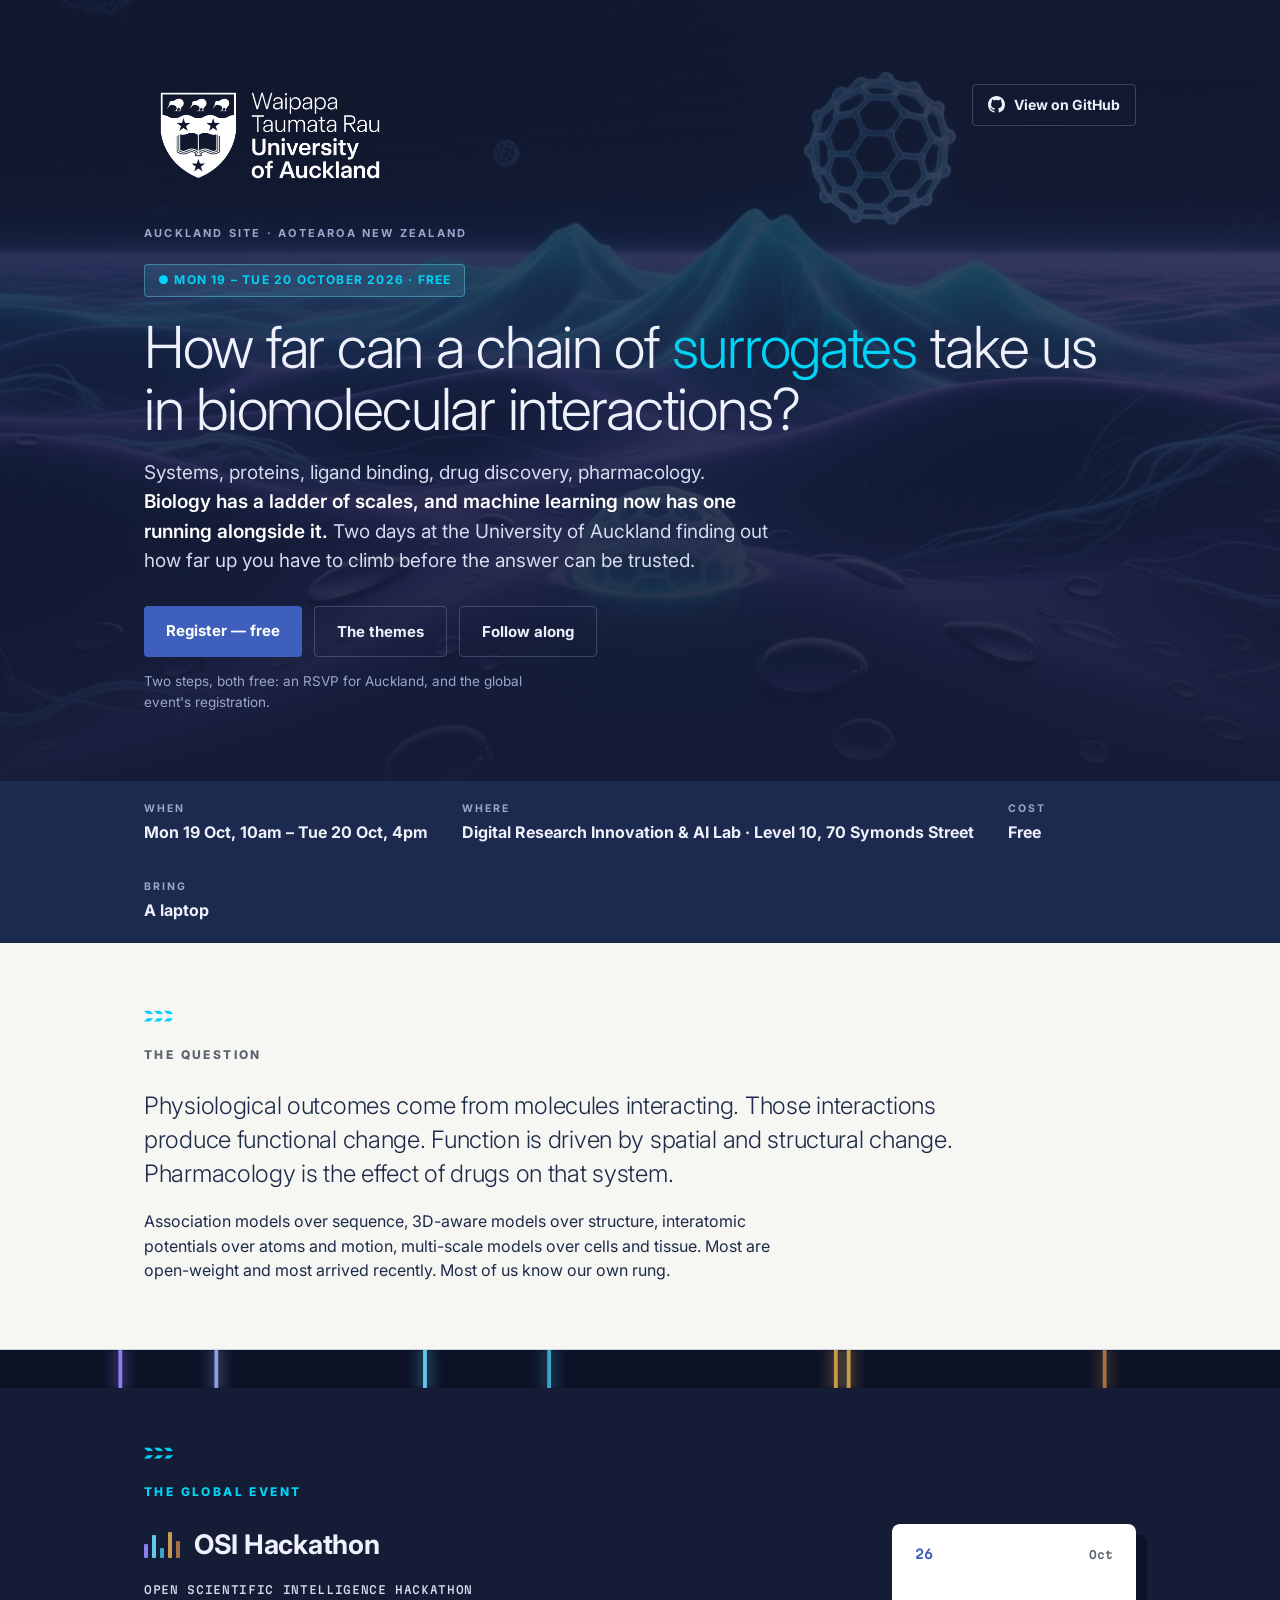
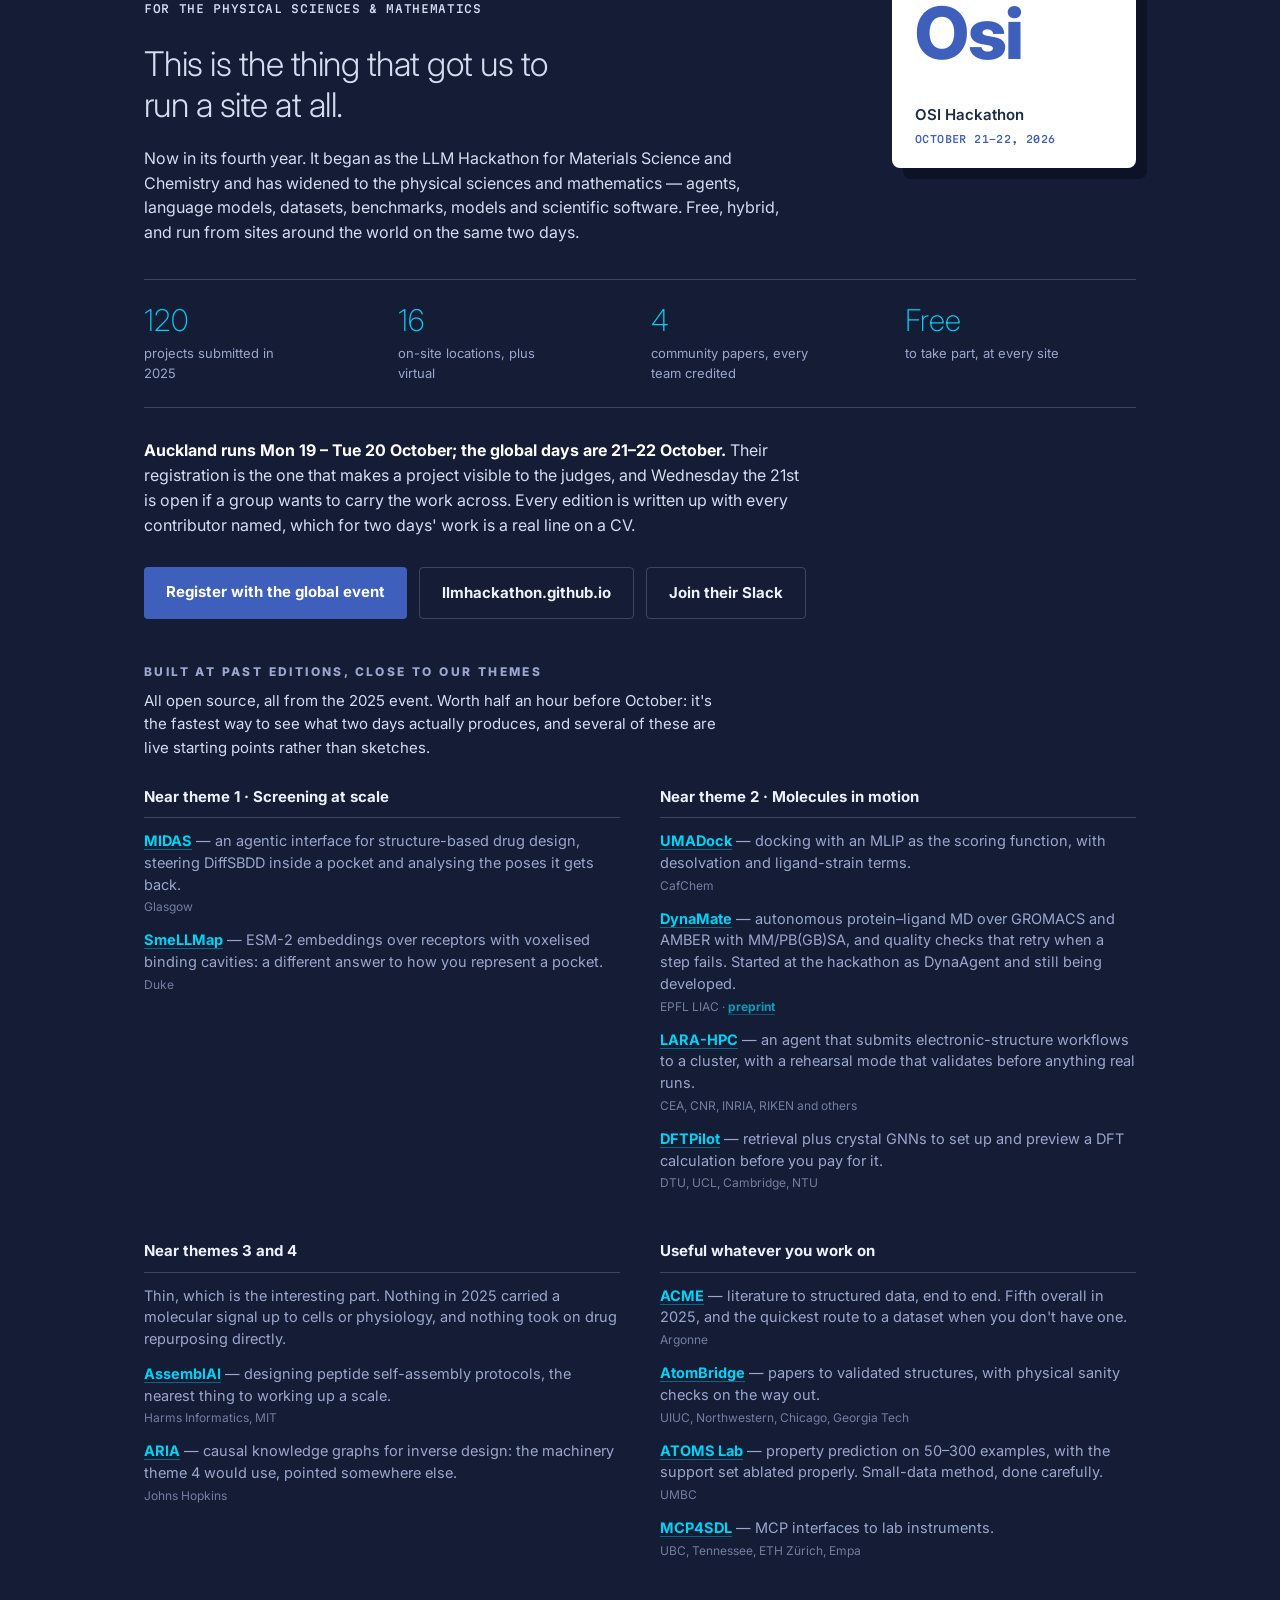
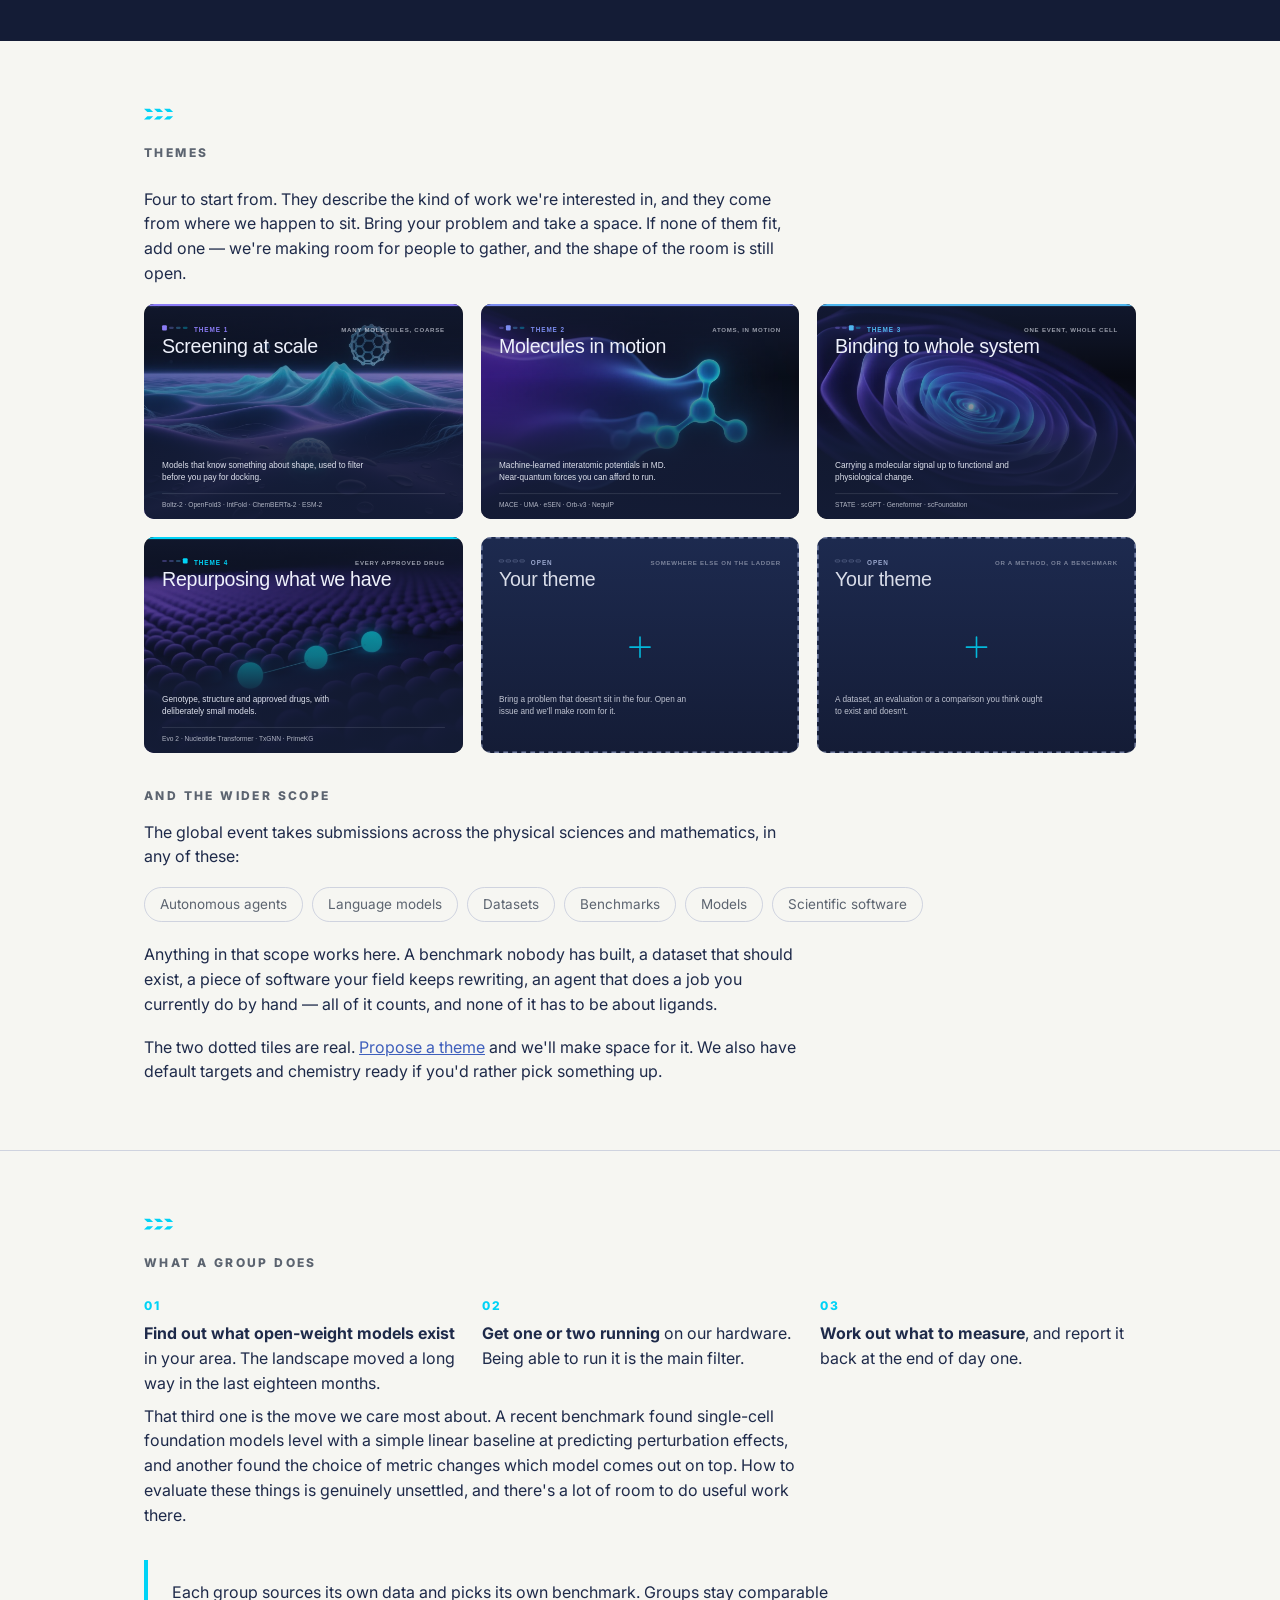
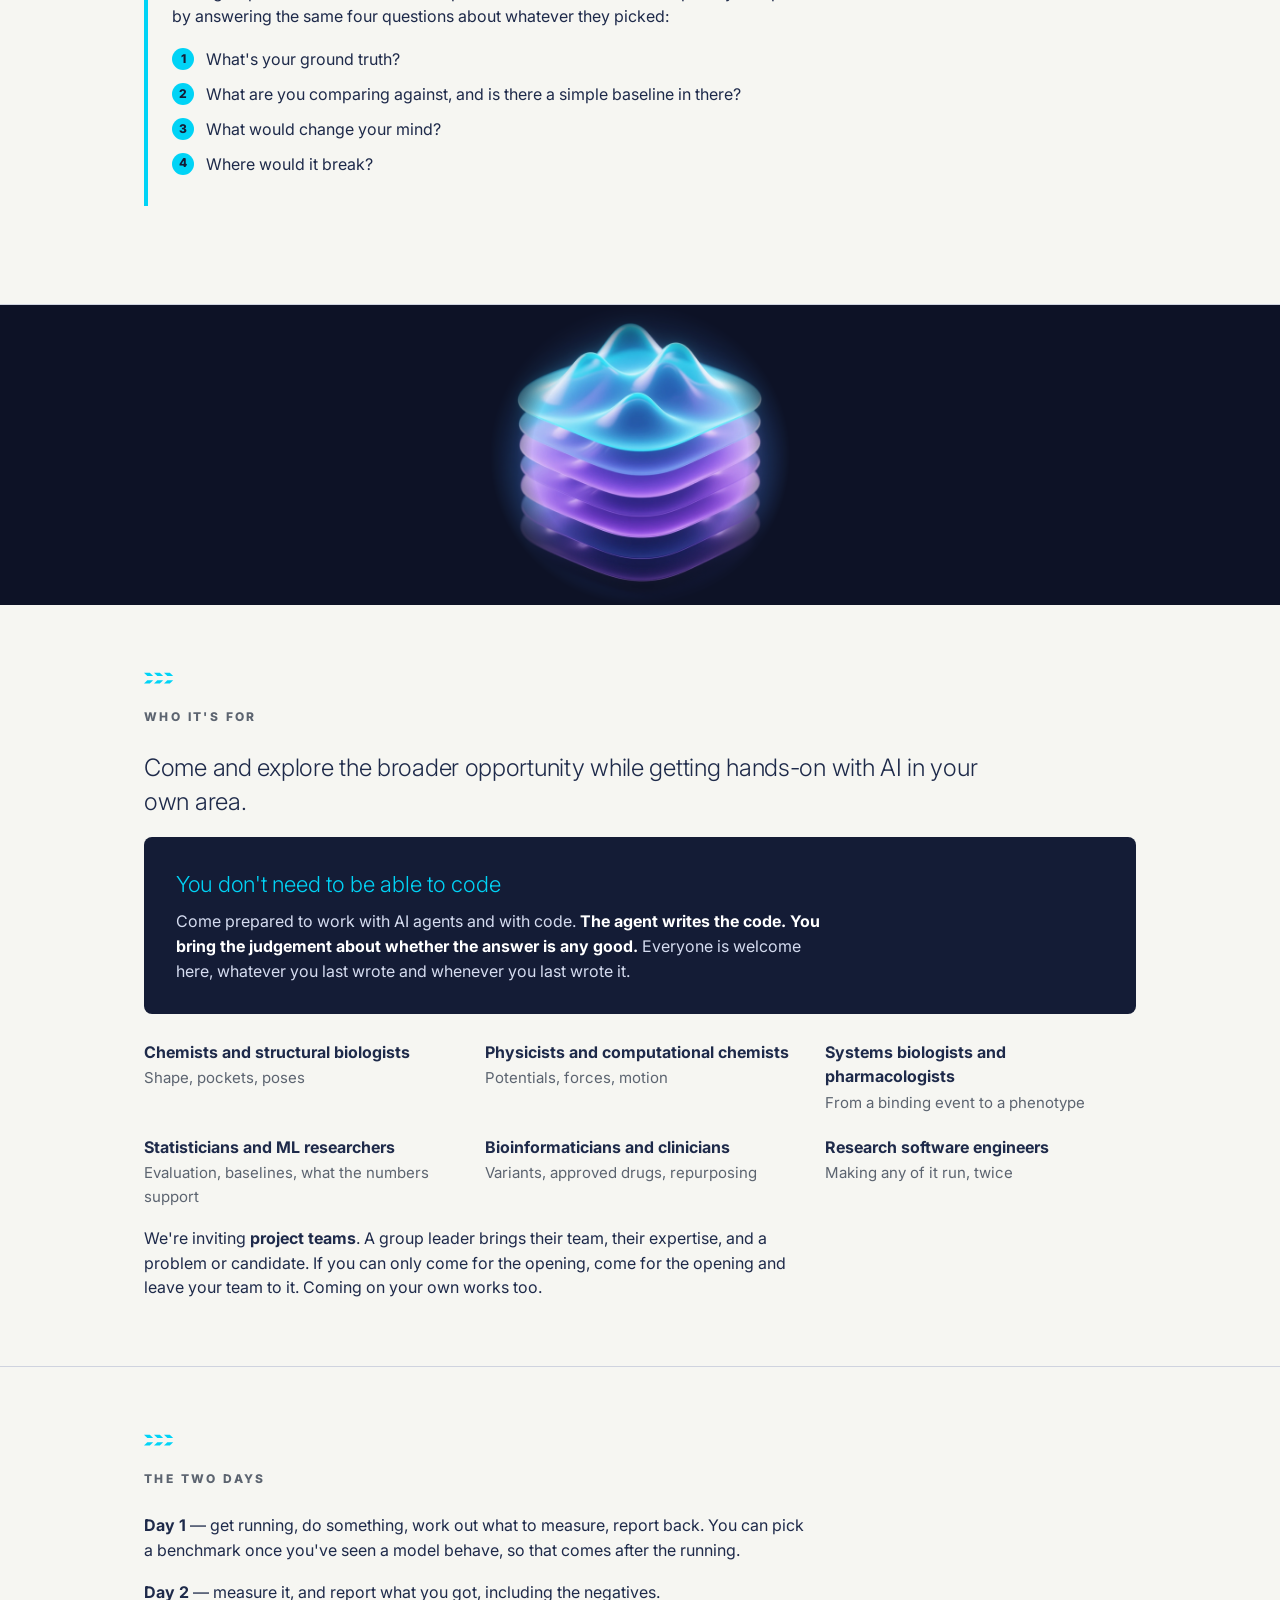
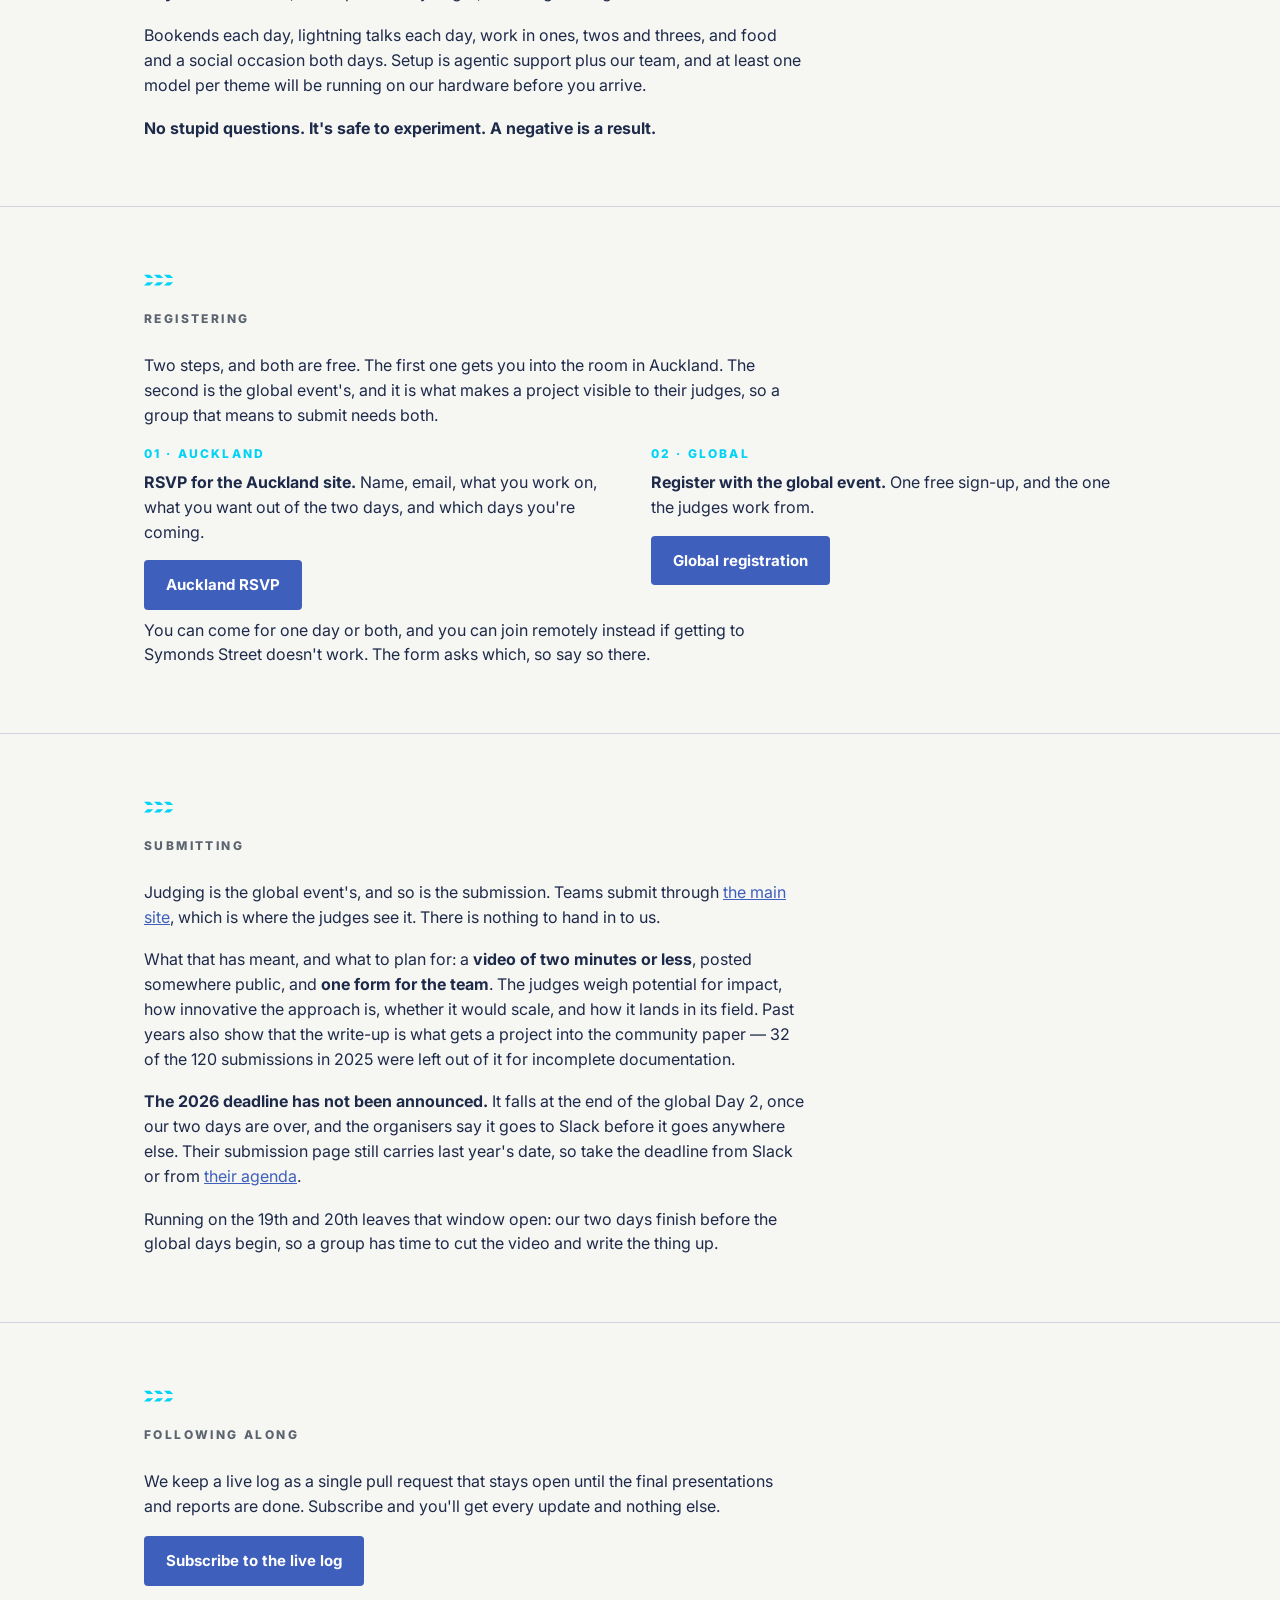
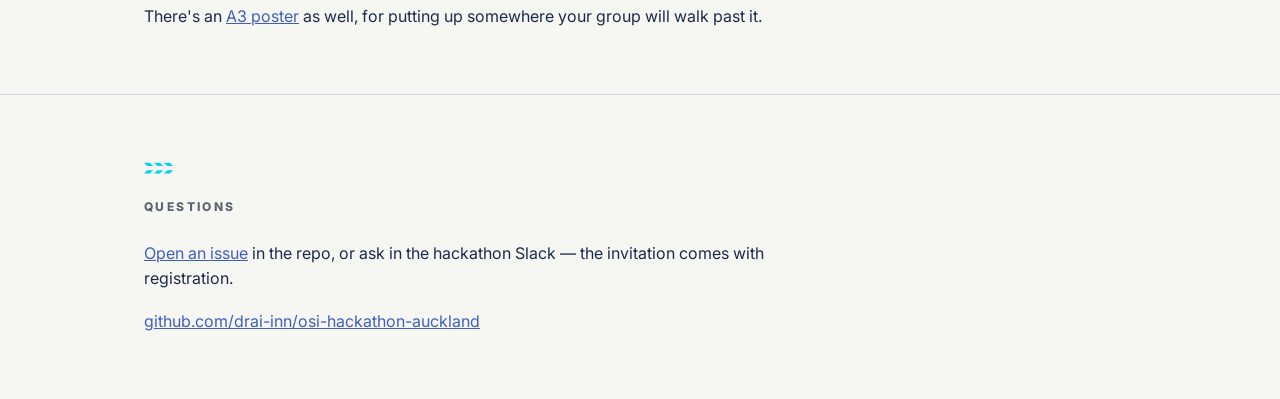
==== commit 18603814: "Publish site" ====
--- a/index.html
+++ b/index.html
@@ -268,6 +268,8 @@
 .steps{display:grid;grid-template-columns:repeat(auto-fit,minmax(min(220px,100%),1fr));gap:22px;margin:4px 0 8px}
 .steps .n{color:var(--south);font-weight:800;font-size:12px;letter-spacing:.18em;margin-bottom:6px}
 .steps p{margin:0}
+.steps>div{display:flex;flex-direction:column;align-items:flex-start}
+.steps .go{margin-top:16px}
 .qs{counter-reset:q;list-style:none;margin:6px 0 0}
 .qs li{counter-increment:q;position:relative;padding-left:34px;margin-bottom:10px;max-width:62ch}
 .qs li::before{content:counter(q);position:absolute;left:0;top:1px;width:22px;height:22px;
@@ -297,17 +299,17 @@
       University of Auckland finding out how far up you have to climb before the answer can be
       trusted.</p>
     <div class="cta">
-      <a class="btn btn-primary" href="https://luma.com/ku88xh92" target="_blank" rel="noopener">Register — free</a>
+      <a class="btn btn-primary" href="#registering">Register — free</a>
       <a class="btn btn-ghost" href="#themes">The themes</a>
       <a class="btn btn-ghost" href="#following-along">Follow along</a>
     </div>
-    <p class="cta-note">Registration is the global event's, and it covers every site including
-      this one.</p>
+    <p class="cta-note">Two steps, both free: an RSVP for Auckland, and the global event's
+      registration.</p>
   </div>
 </header>
 
 <div class="facts"><div class="wrap">
-  <div class="fact"><div class="k">When</div><div class="v">Mon 19 – Tue 20 October 2026</div></div>
+  <div class="fact"><div class="k">When</div><div class="v">Mon 19 Oct, 10am – Tue 20 Oct, 4pm</div></div>
   <div class="fact"><div class="k">Where</div><div class="v">Digital Research Innovation &amp; AI Lab · Level 10, 70 Symonds Street</div></div>
   <div class="fact"><div class="k">Cost</div><div class="v">Free</div></div>
   <div class="fact"><div class="k">Bring</div><div class="v">A laptop</div></div>
@@ -364,14 +366,14 @@
     <div><span class="n">120</span><span class="l">projects submitted in 2025</span></div>
     <div><span class="n">16</span><span class="l">on-site locations, plus virtual</span></div>
     <div><span class="n">4</span><span class="l">community papers, every team credited</span></div>
-    <div><span class="n">Free</span><span class="l">one registration covers every site</span></div>
-  </div>
-  <p><b>Auckland runs Mon 19 – Tue 20 October; the global days are 21–22 October.</b> Registering
-    once covers both, and Wednesday the 21st is open if a group wants to carry the work across.
-    Every edition is written up with every contributor named, which for two days' work is a real
-    line on a CV.</p>
+    <div><span class="n">Free</span><span class="l">to take part, at every site</span></div>
+  </div>
+  <p><b>Auckland runs Mon 19 – Tue 20 October; the global days are 21–22 October.</b> Their
+    registration is the one that makes a project visible to the judges, and Wednesday the 21st is
+    open if a group wants to carry the work across. Every edition is written up with every
+    contributor named, which for two days' work is a real line on a CV.</p>
   <div class="cta">
-    <a class="btn btn-primary" href="https://luma.com/ku88xh92" target="_blank" rel="noopener">Register — free</a>
+    <a class="btn btn-primary" href="https://luma.com/ku88xh92" target="_blank" rel="noopener">Register with the global event</a>
     <a class="btn btn-ghost" href="https://llmhackathon.github.io/" target="_blank" rel="noopener">llmhackathon.github.io</a>
     <a class="btn btn-ghost" href="https://join.slack.com/t/llmsformateri-0lw8517/shared_invite/zt-3df7bc0z5-I6odHw8eHaBbtHqsGxqz0Q" target="_blank" rel="noopener">Join their Slack</a>
   </div>
@@ -533,6 +535,24 @@
   <p><b>No stupid questions. It's safe to experiment. A negative is a result.</b></p>
 </div></section>
 
+<section id="registering"><div class="wrap">
+  <svg class="uoa-motif" viewBox="0 0 36 18" aria-hidden="true"><g fill="#00D3F6"><path d="M0 2h7l4 4H4z"/><path d="M12 2h7l4 4h-7z"/><path d="M24 2h7l4 4h-7z"/><path d="M4 11h7l-4 4H0z"/><path d="M16 11h7l-4 4h-7z"/><path d="M28 11h7l-4 4h-7z"/></g></svg>
+  <h2>Registering</h2>
+  <p>Two steps, and both are free. The first one gets you into the room in Auckland. The second is
+    the global event's, and it is what makes a project visible to their judges, so a group that
+    means to submit needs both.</p>
+  <div class="steps">
+    <div><div class="n">01 · AUCKLAND</div><p><b>RSVP for the Auckland site.</b> Name, email, what
+      you work on, what you want out of the two days, and which days you're coming.</p>
+      <a class="btn btn-primary go" href="https://forms.cloud.microsoft/r/JQCAFqHdZ4" target="_blank" rel="noopener">Auckland RSVP</a></div>
+    <div><div class="n">02 · GLOBAL</div><p><b>Register with the global event.</b> One free sign-up,
+      and the one the judges work from.</p>
+      <a class="btn btn-primary go" href="https://luma.com/ku88xh92" target="_blank" rel="noopener">Global registration</a></div>
+  </div>
+  <p>You can come for one day or both, and you can join remotely instead if getting to Symonds
+    Street doesn't work. The form asks which, so say so there.</p>
+</div></section>
+
 <section id="submitting"><div class="wrap">
   <svg class="uoa-motif" viewBox="0 0 36 18" aria-hidden="true"><g fill="#00D3F6"><path d="M0 2h7l4 4H4z"/><path d="M12 2h7l4 4h-7z"/><path d="M24 2h7l4 4h-7z"/><path d="M4 11h7l-4 4H0z"/><path d="M16 11h7l-4 4h-7z"/><path d="M28 11h7l-4 4h-7z"/></g></svg>
   <h2>Submitting</h2>
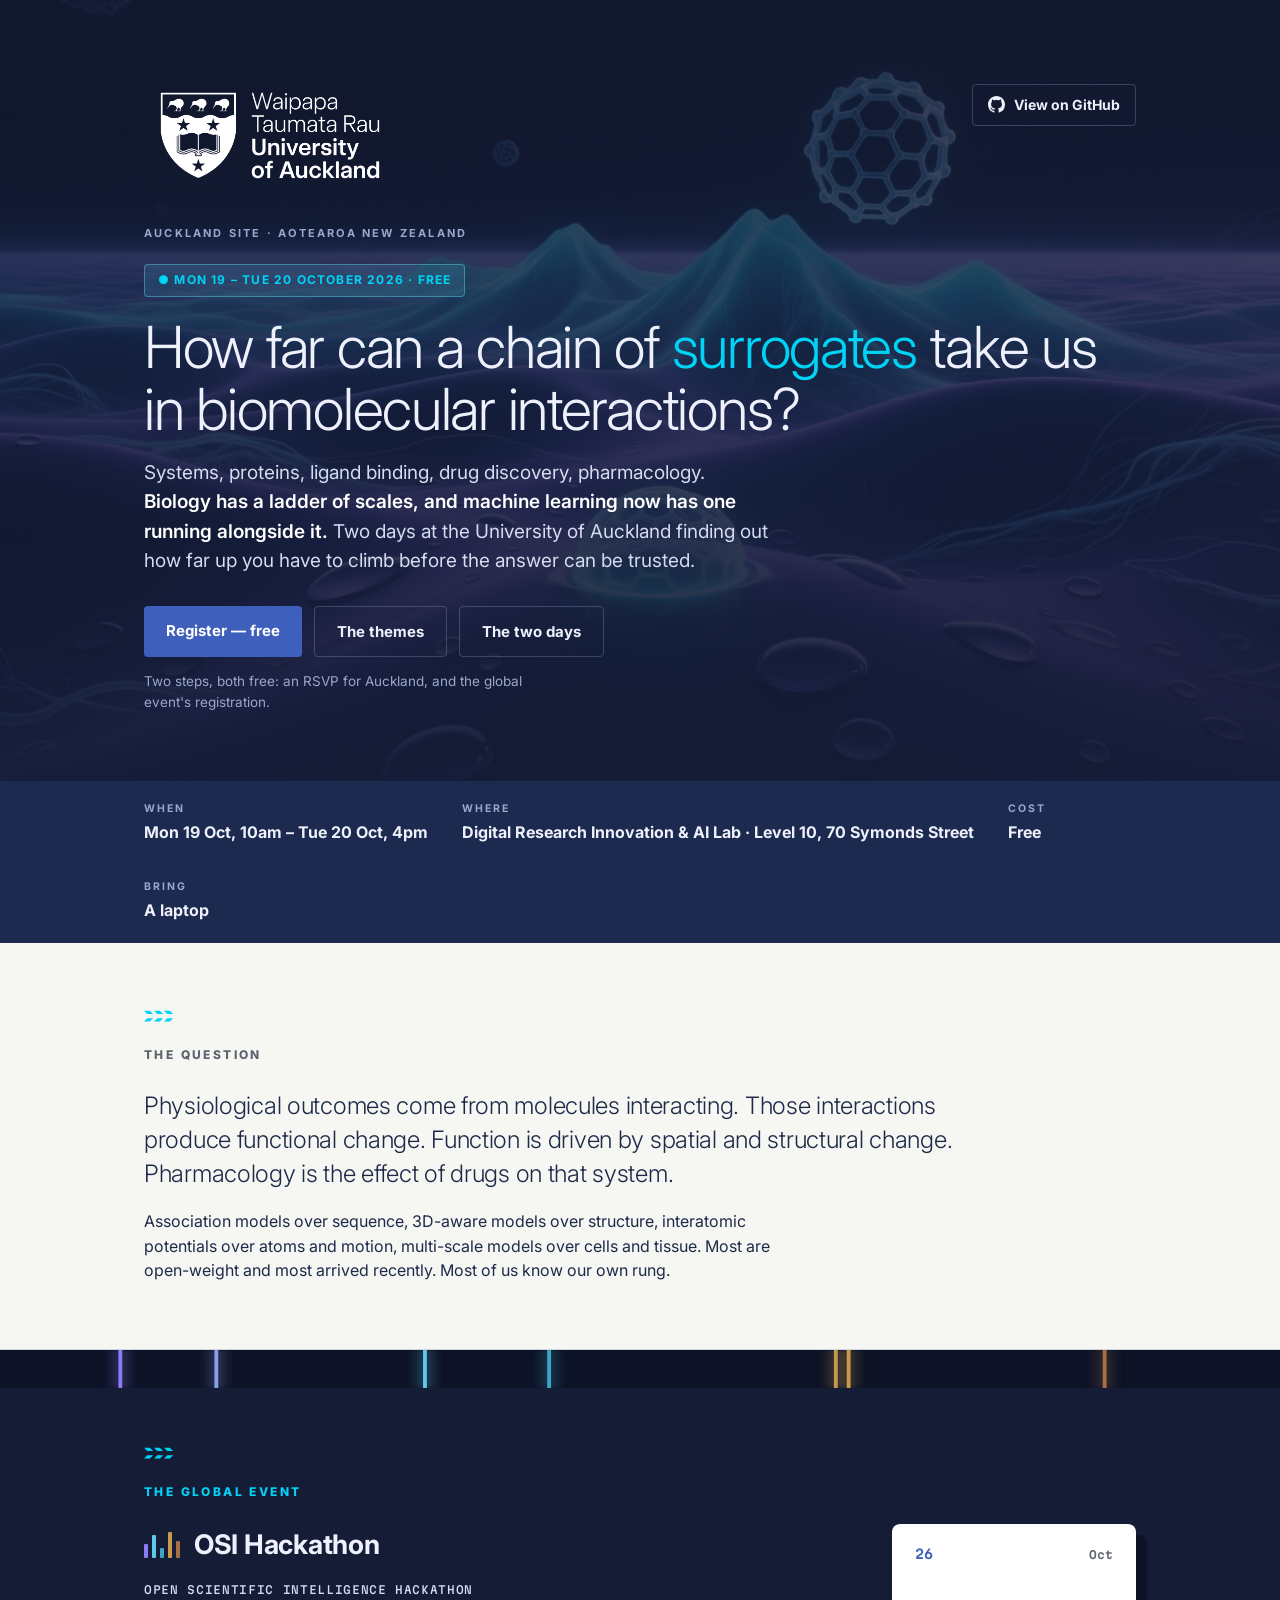
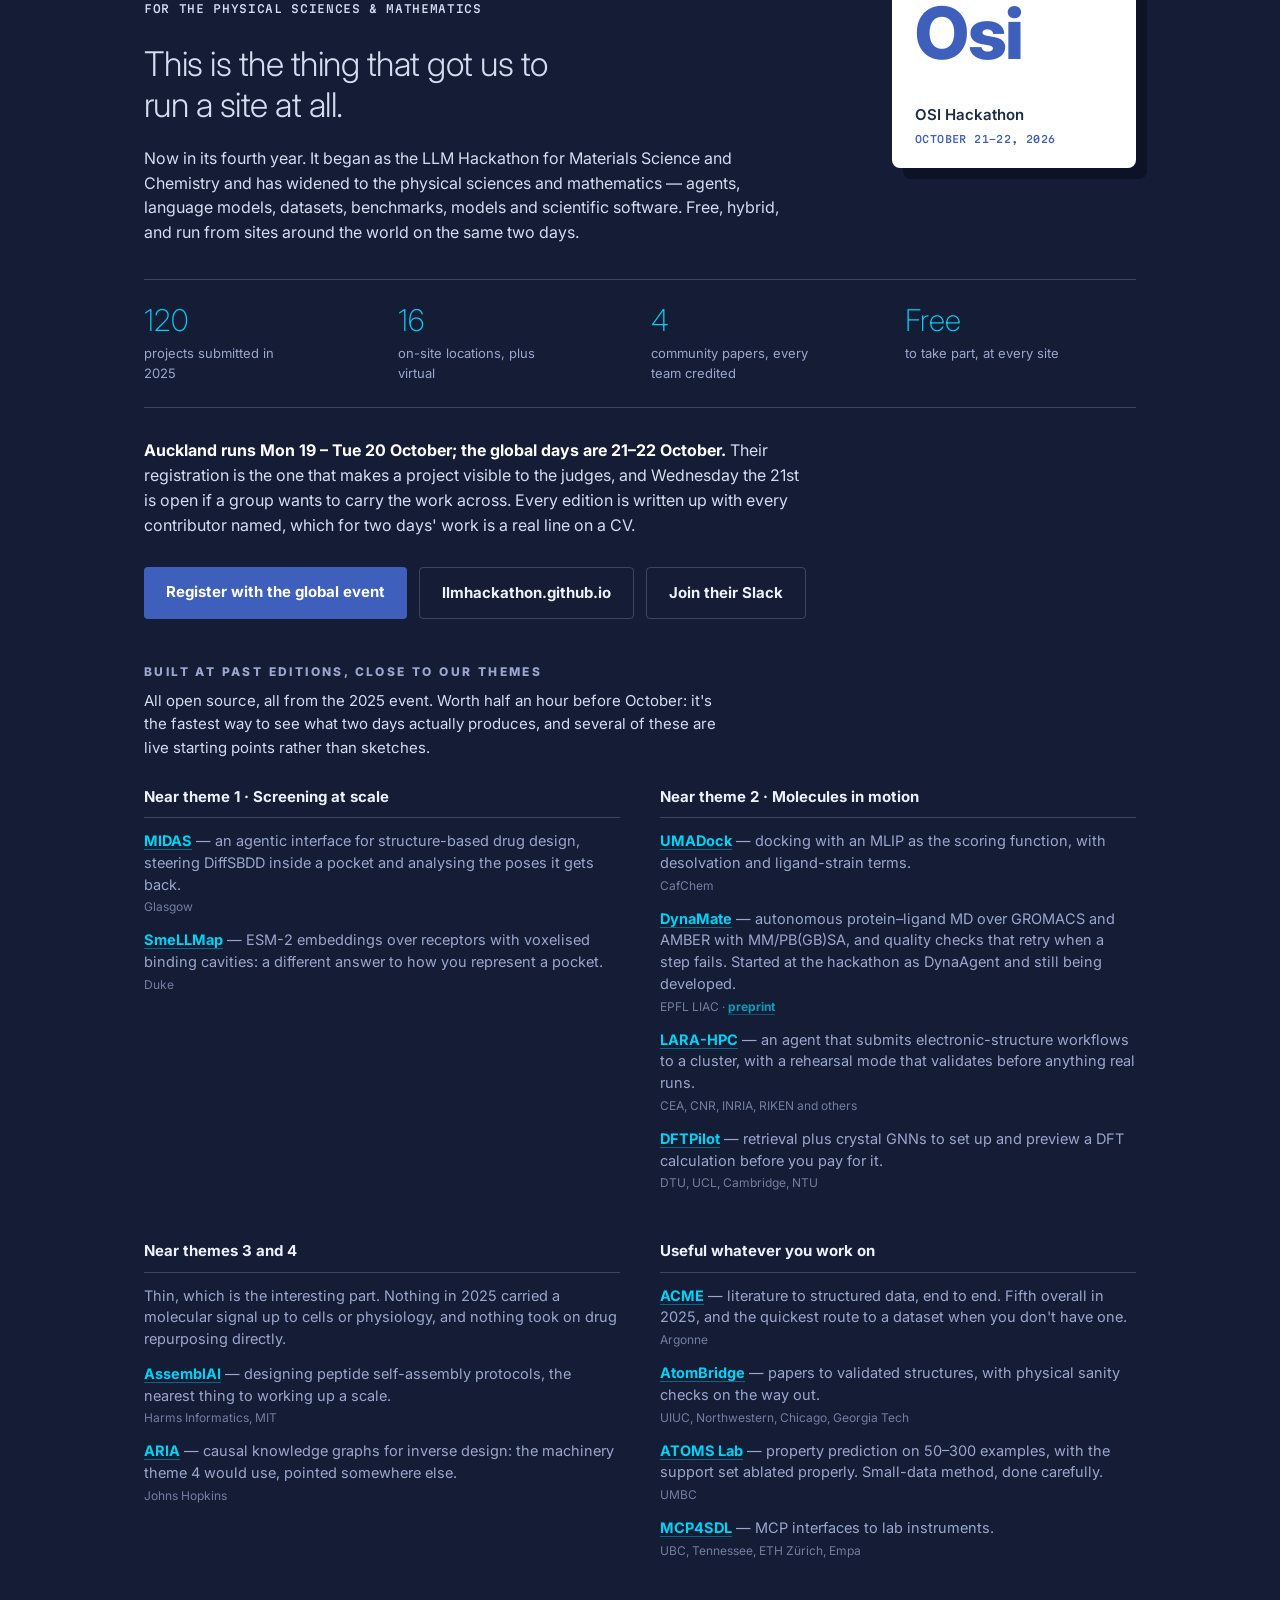
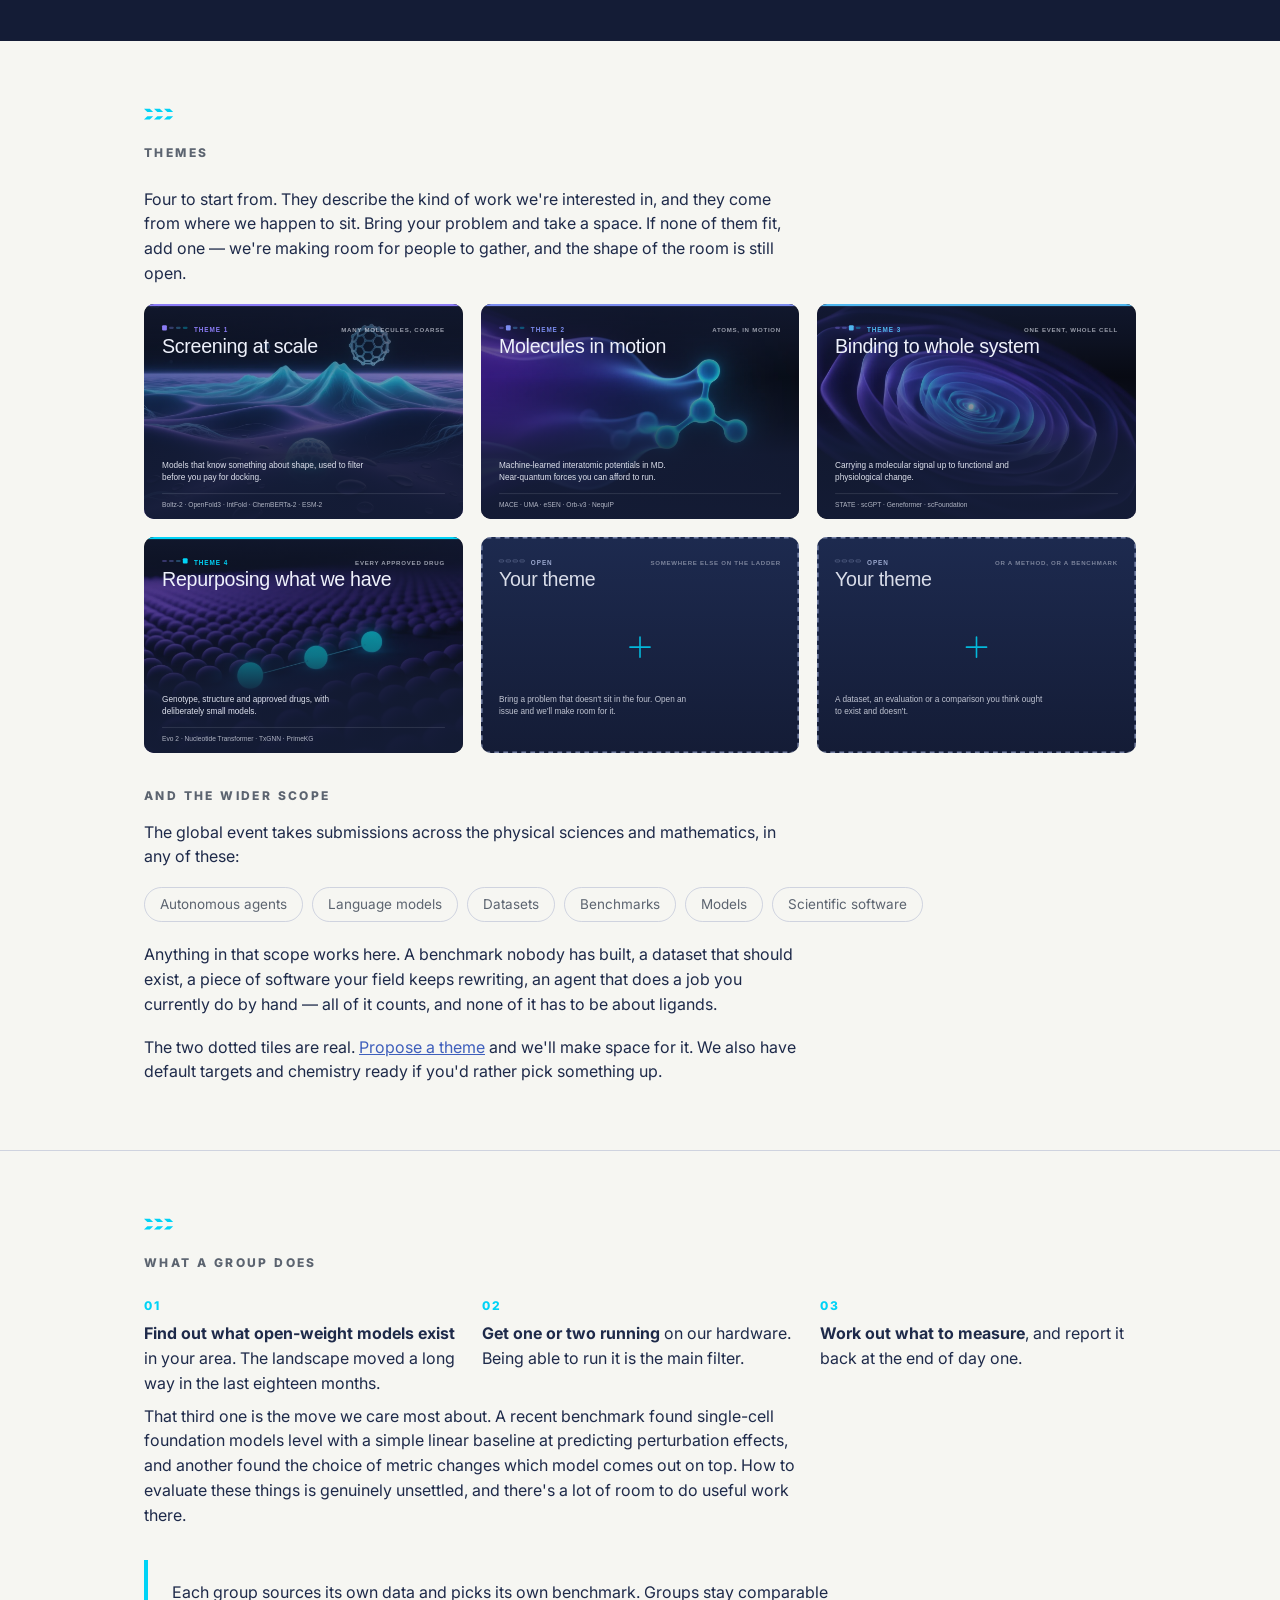
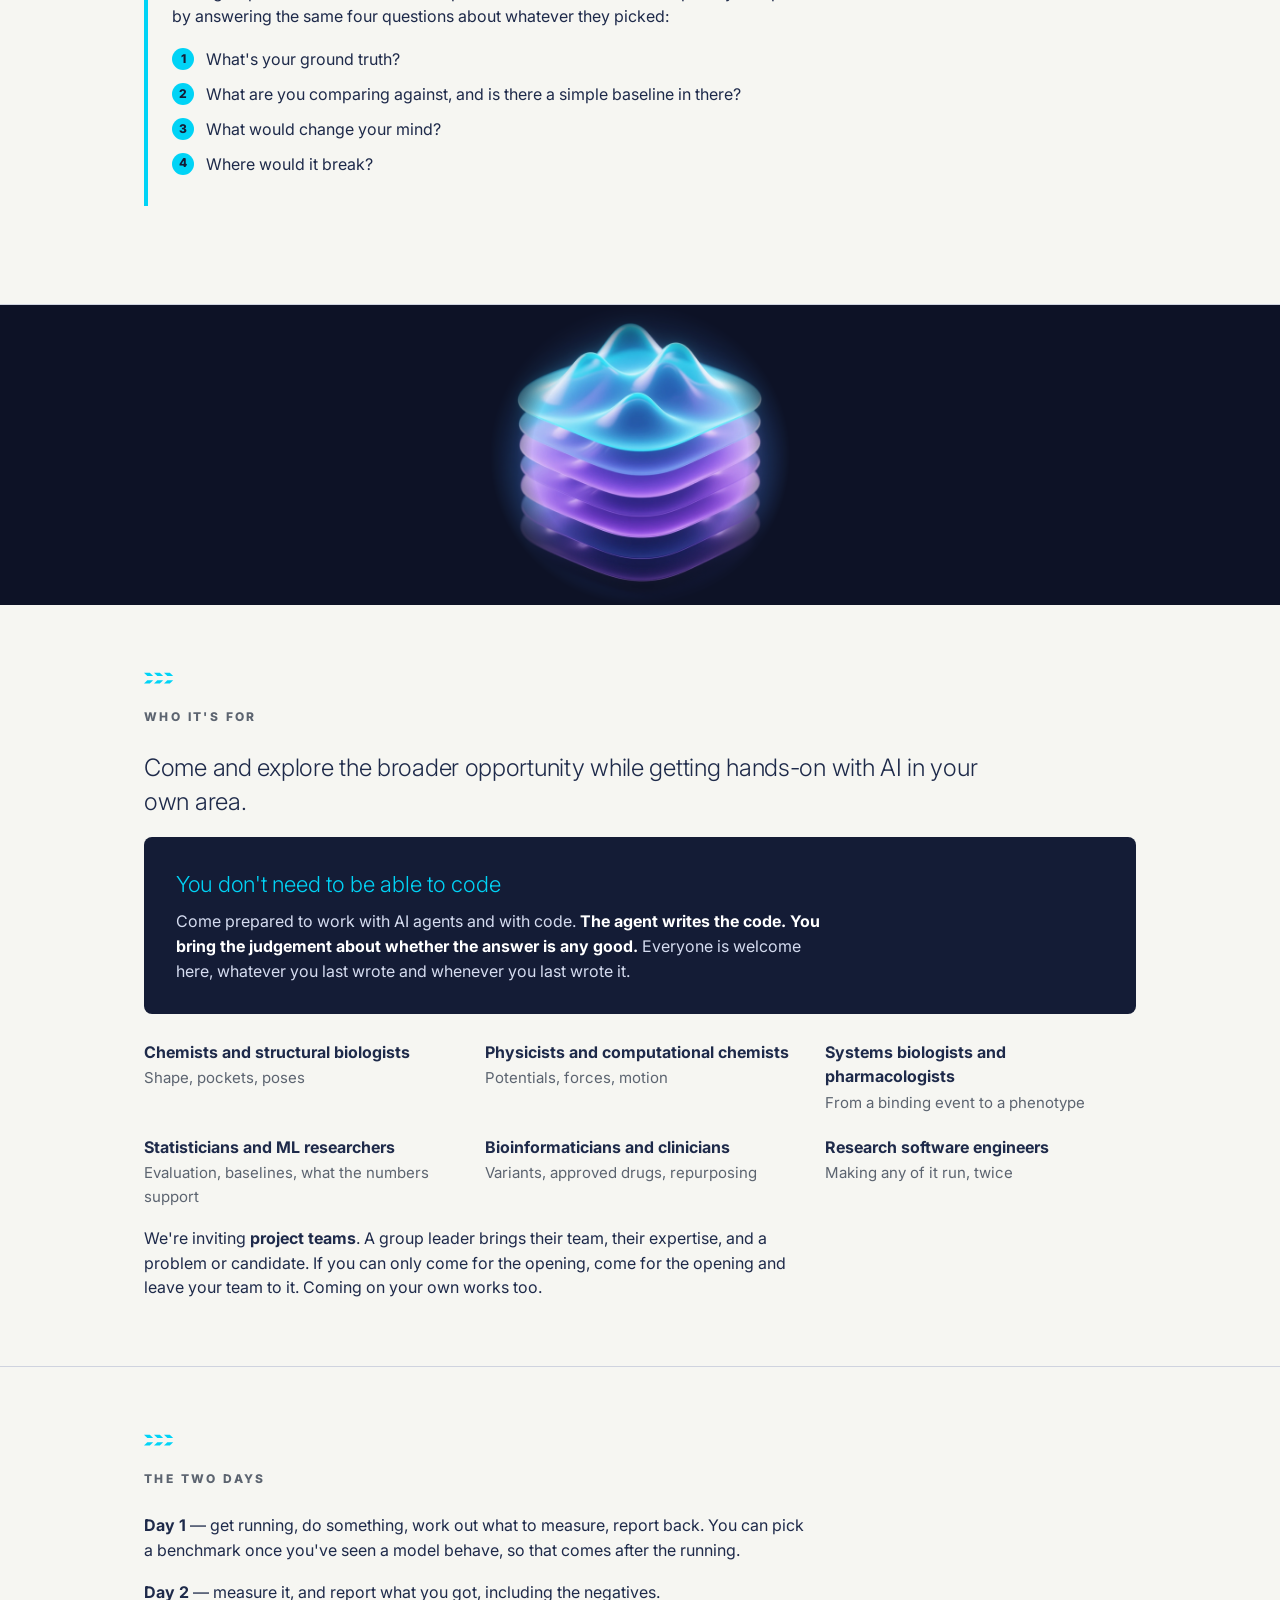
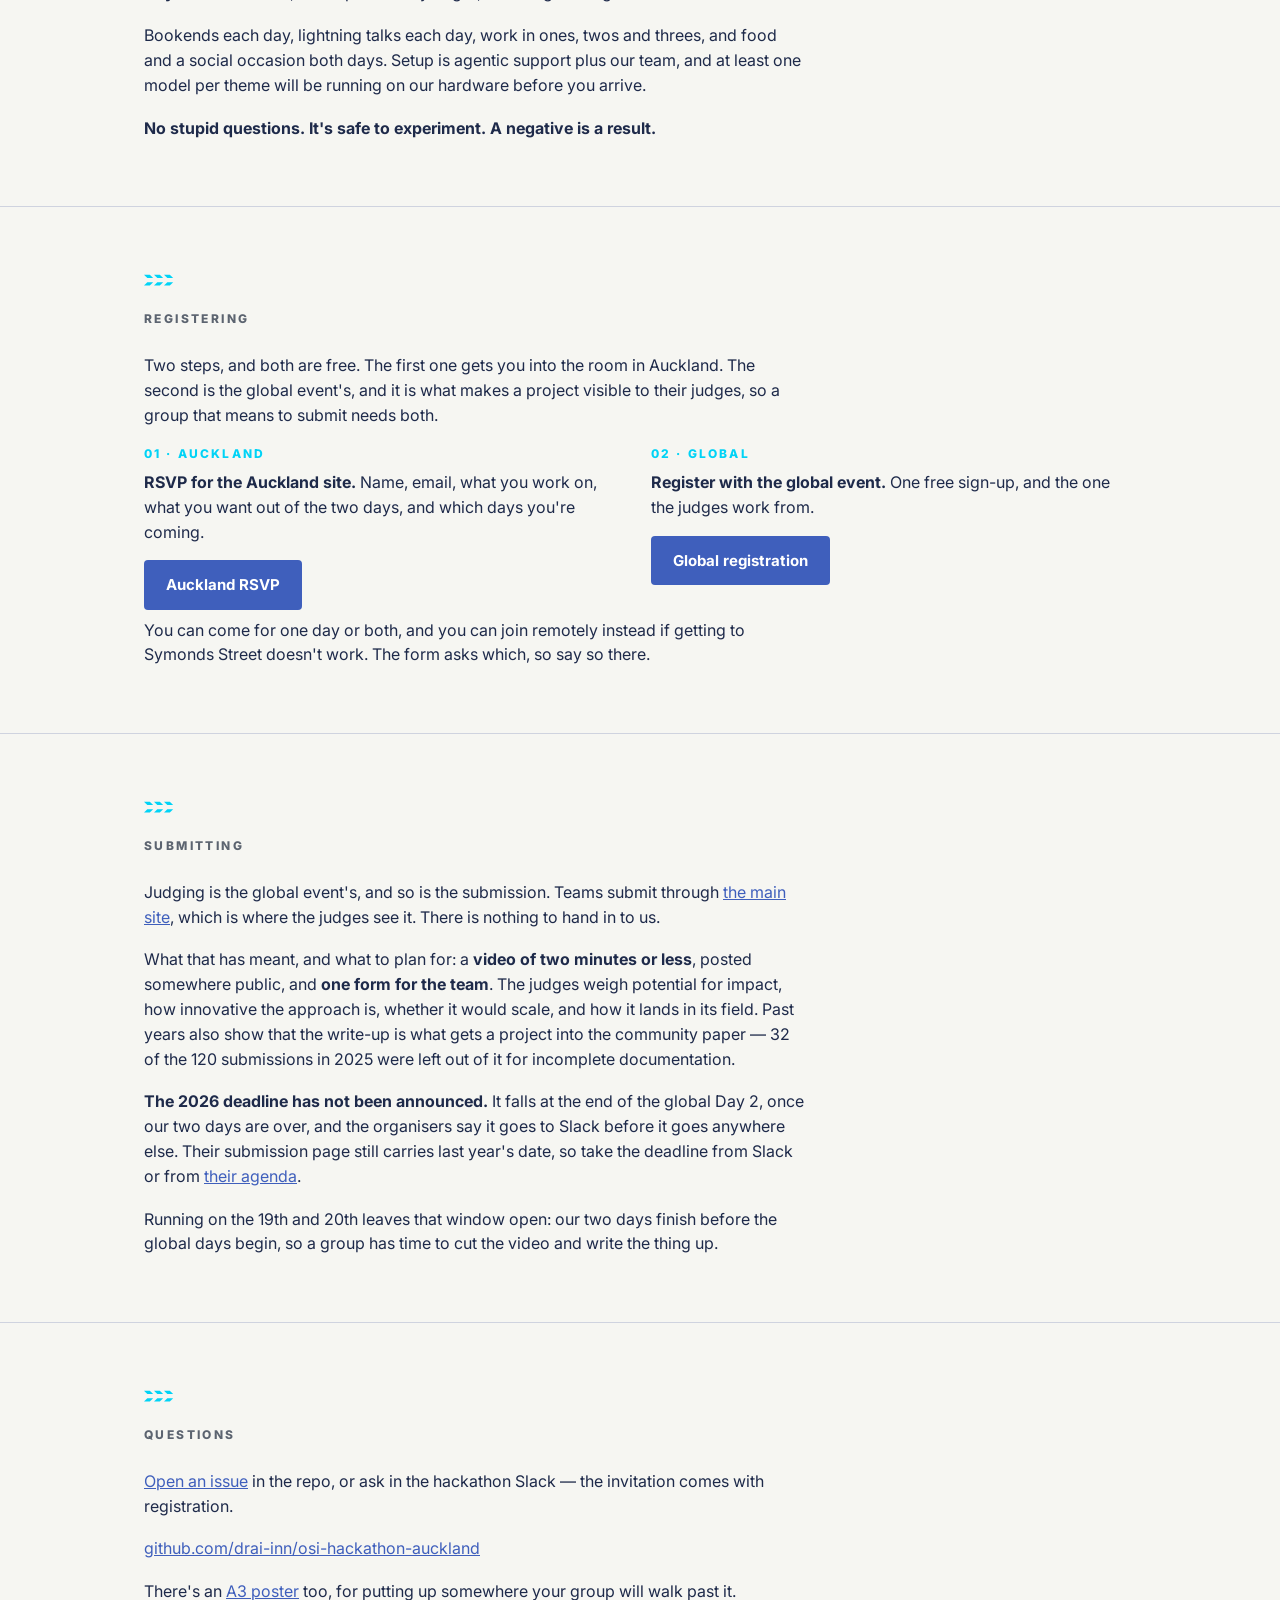
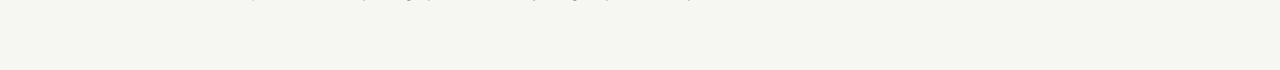
==== commit cea9156f: "Publish site" ====
--- a/index.html
+++ b/index.html
@@ -301,7 +301,7 @@
     <div class="cta">
       <a class="btn btn-primary" href="#registering">Register — free</a>
       <a class="btn btn-ghost" href="#themes">The themes</a>
-      <a class="btn btn-ghost" href="#following-along">Follow along</a>
+      <a class="btn btn-ghost" href="#the-two-days">The two days</a>
     </div>
     <p class="cta-note">Two steps, both free: an RSVP for Auckland, and the global event's
       registration.</p>
@@ -375,7 +375,7 @@
   <div class="cta">
     <a class="btn btn-primary" href="https://luma.com/ku88xh92" target="_blank" rel="noopener">Register with the global event</a>
     <a class="btn btn-ghost" href="https://llmhackathon.github.io/" target="_blank" rel="noopener">llmhackathon.github.io</a>
-    <a class="btn btn-ghost" href="https://join.slack.com/t/llmsformateri-0lw8517/shared_invite/zt-3df7bc0z5-I6odHw8eHaBbtHqsGxqz0Q" target="_blank" rel="noopener">Join their Slack</a>
+    <a class="btn btn-ghost" href="https://join.slack.com/t/llmsformateri-0lw8517/shared_invite/zt-4c046lidd-qTNHooaS7NLiT8~mD5dmFg" target="_blank" rel="noopener">Join their Slack</a>
   </div>
 
   <h3 class="g-sub">Built at past editions, close to our themes</h3>
@@ -572,22 +572,14 @@
     days begin, so a group has time to cut the video and write the thing up.</p>
 </div></section>
 
-<section id="following-along"><div class="wrap">
-  <svg class="uoa-motif" viewBox="0 0 36 18" aria-hidden="true"><g fill="#00D3F6"><path d="M0 2h7l4 4H4z"/><path d="M12 2h7l4 4h-7z"/><path d="M24 2h7l4 4h-7z"/><path d="M4 11h7l-4 4H0z"/><path d="M16 11h7l-4 4h-7z"/><path d="M28 11h7l-4 4h-7z"/></g></svg>
-  <h2>Following along</h2>
-  <p>We keep a live log as a single pull request that stays open until the final presentations and
-    reports are done. Subscribe and you'll get every update and nothing else.</p>
-  <p><a class="btn btn-primary" href="https://github.com/drai-inn/osi-hackathon-auckland/pull/16" target="_blank" rel="noopener">Subscribe to the live log</a></p>
-  <p>There's an <a href="poster.pdf" target="_blank" rel="noopener">A3 poster</a> as well, for
-    putting up somewhere your group will walk past it.</p>
-</div></section>
-
 <section id="questions"><div class="wrap">
   <svg class="uoa-motif" viewBox="0 0 36 18" aria-hidden="true"><g fill="#00D3F6"><path d="M0 2h7l4 4H4z"/><path d="M12 2h7l4 4h-7z"/><path d="M24 2h7l4 4h-7z"/><path d="M4 11h7l-4 4H0z"/><path d="M16 11h7l-4 4h-7z"/><path d="M28 11h7l-4 4h-7z"/></g></svg>
   <h2>Questions</h2>
   <p><a href="https://github.com/drai-inn/osi-hackathon-auckland/issues/new" target="_blank" rel="noopener">Open an issue</a> in the repo, or ask in the
     hackathon Slack — the invitation comes with registration.</p>
   <p><a href="https://github.com/drai-inn/osi-hackathon-auckland" target="_blank" rel="noopener">github.com/drai-inn/osi-hackathon-auckland</a></p>
+  <p>There's an <a href="poster.pdf" target="_blank" rel="noopener">A3 poster</a> too, for
+    putting up somewhere your group will walk past it.</p>
 </div></section>
 
 </body>
